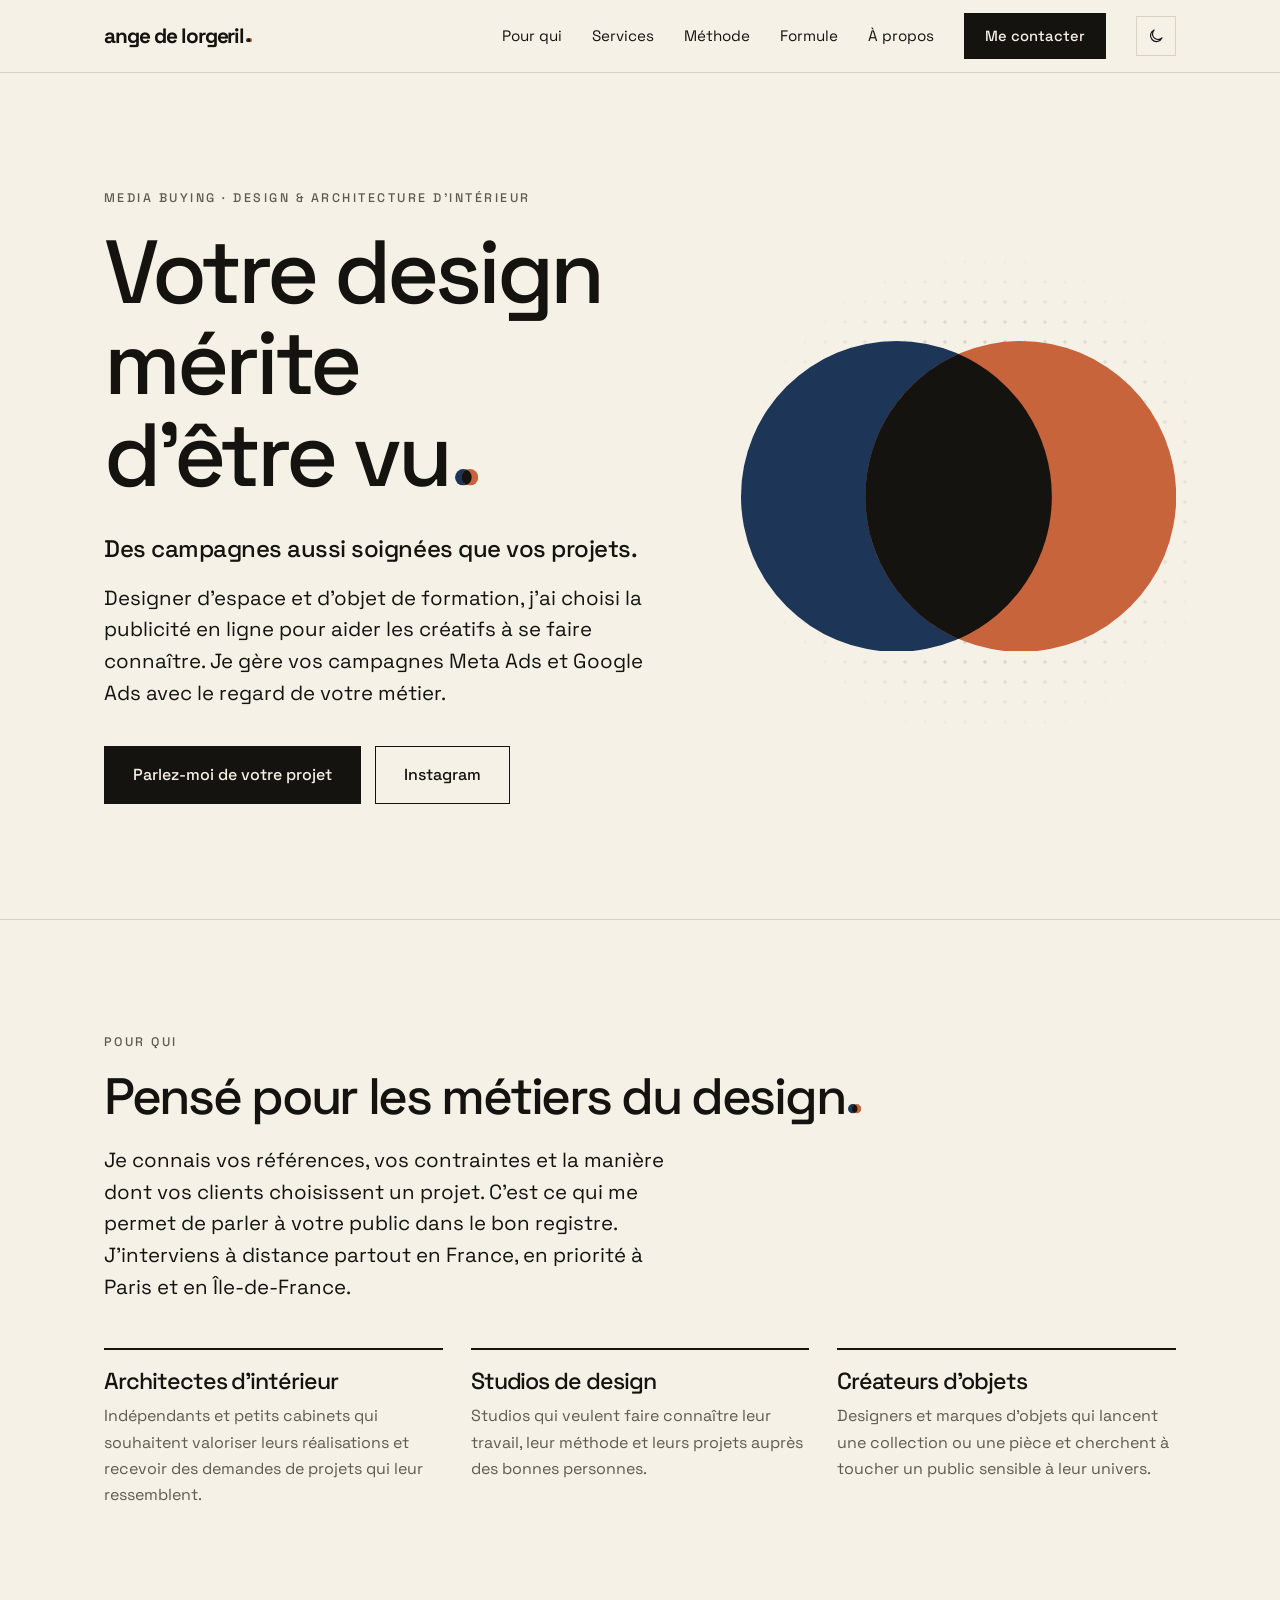
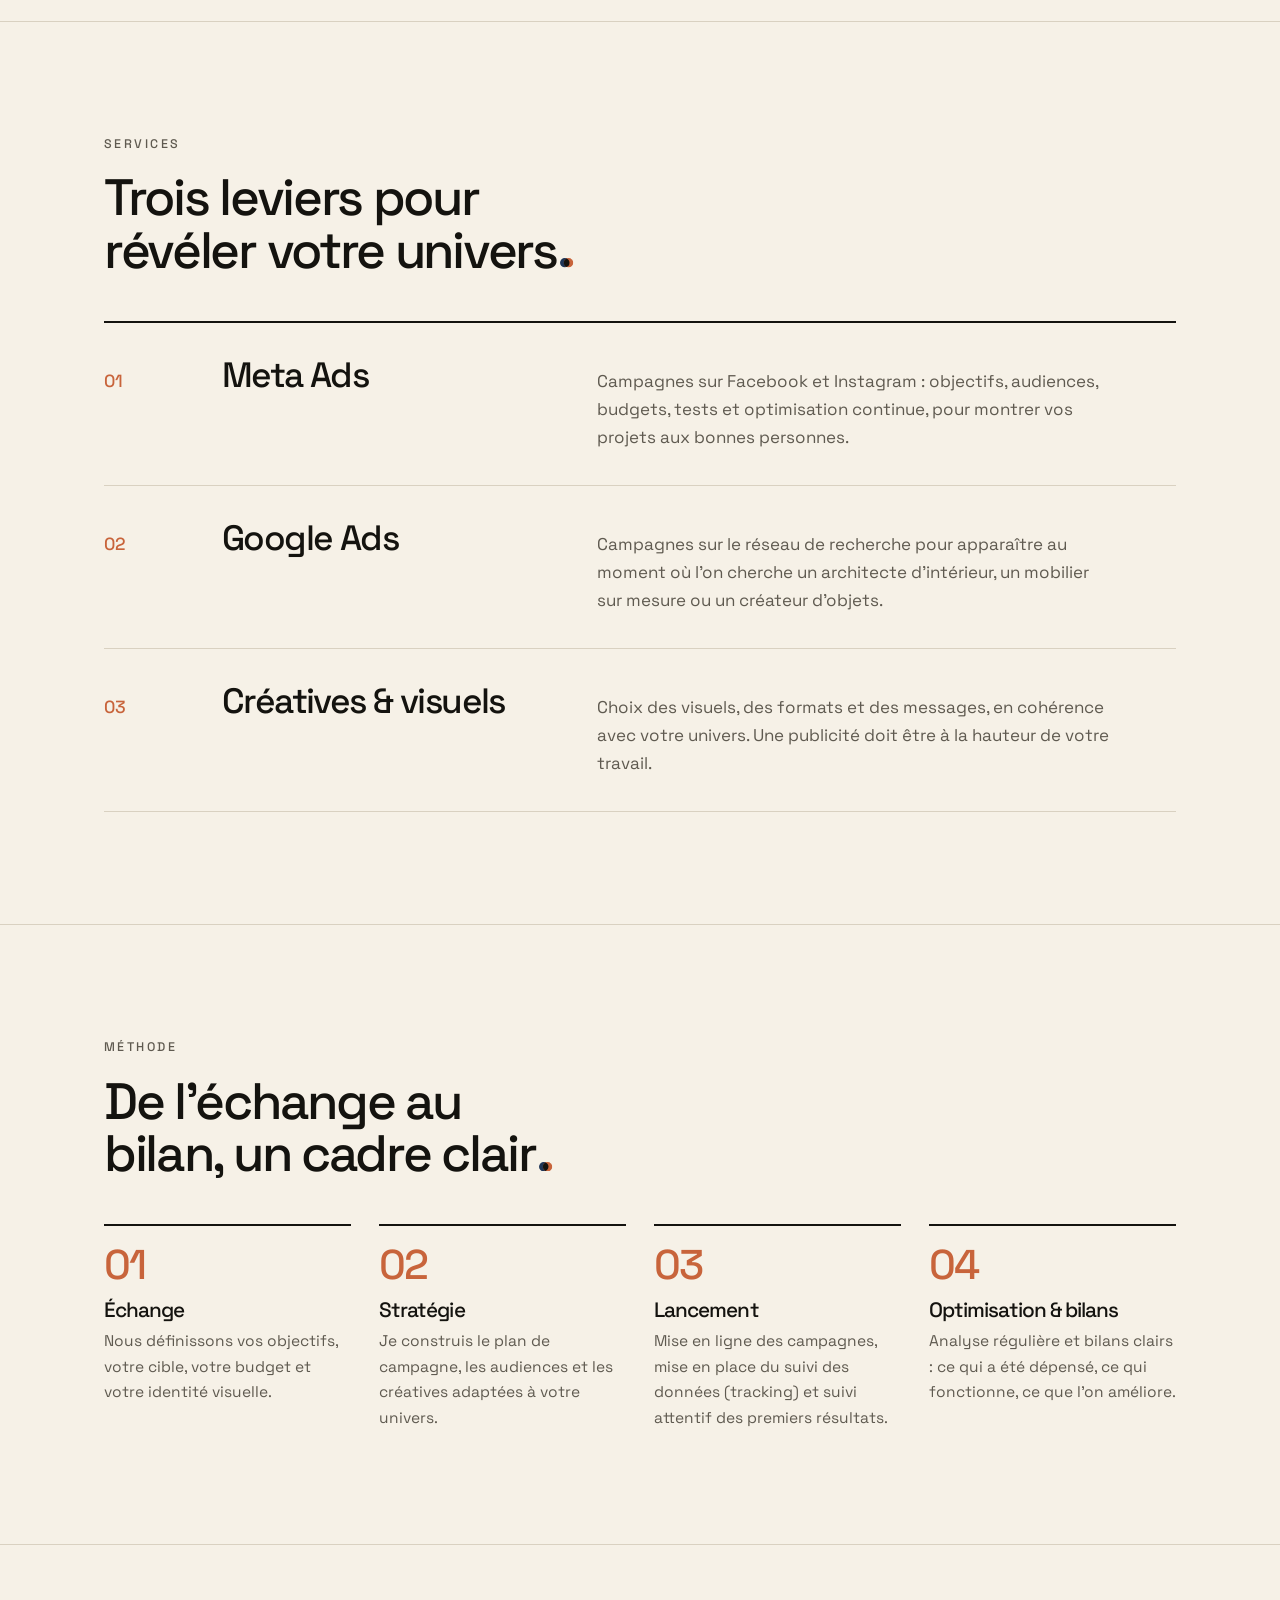
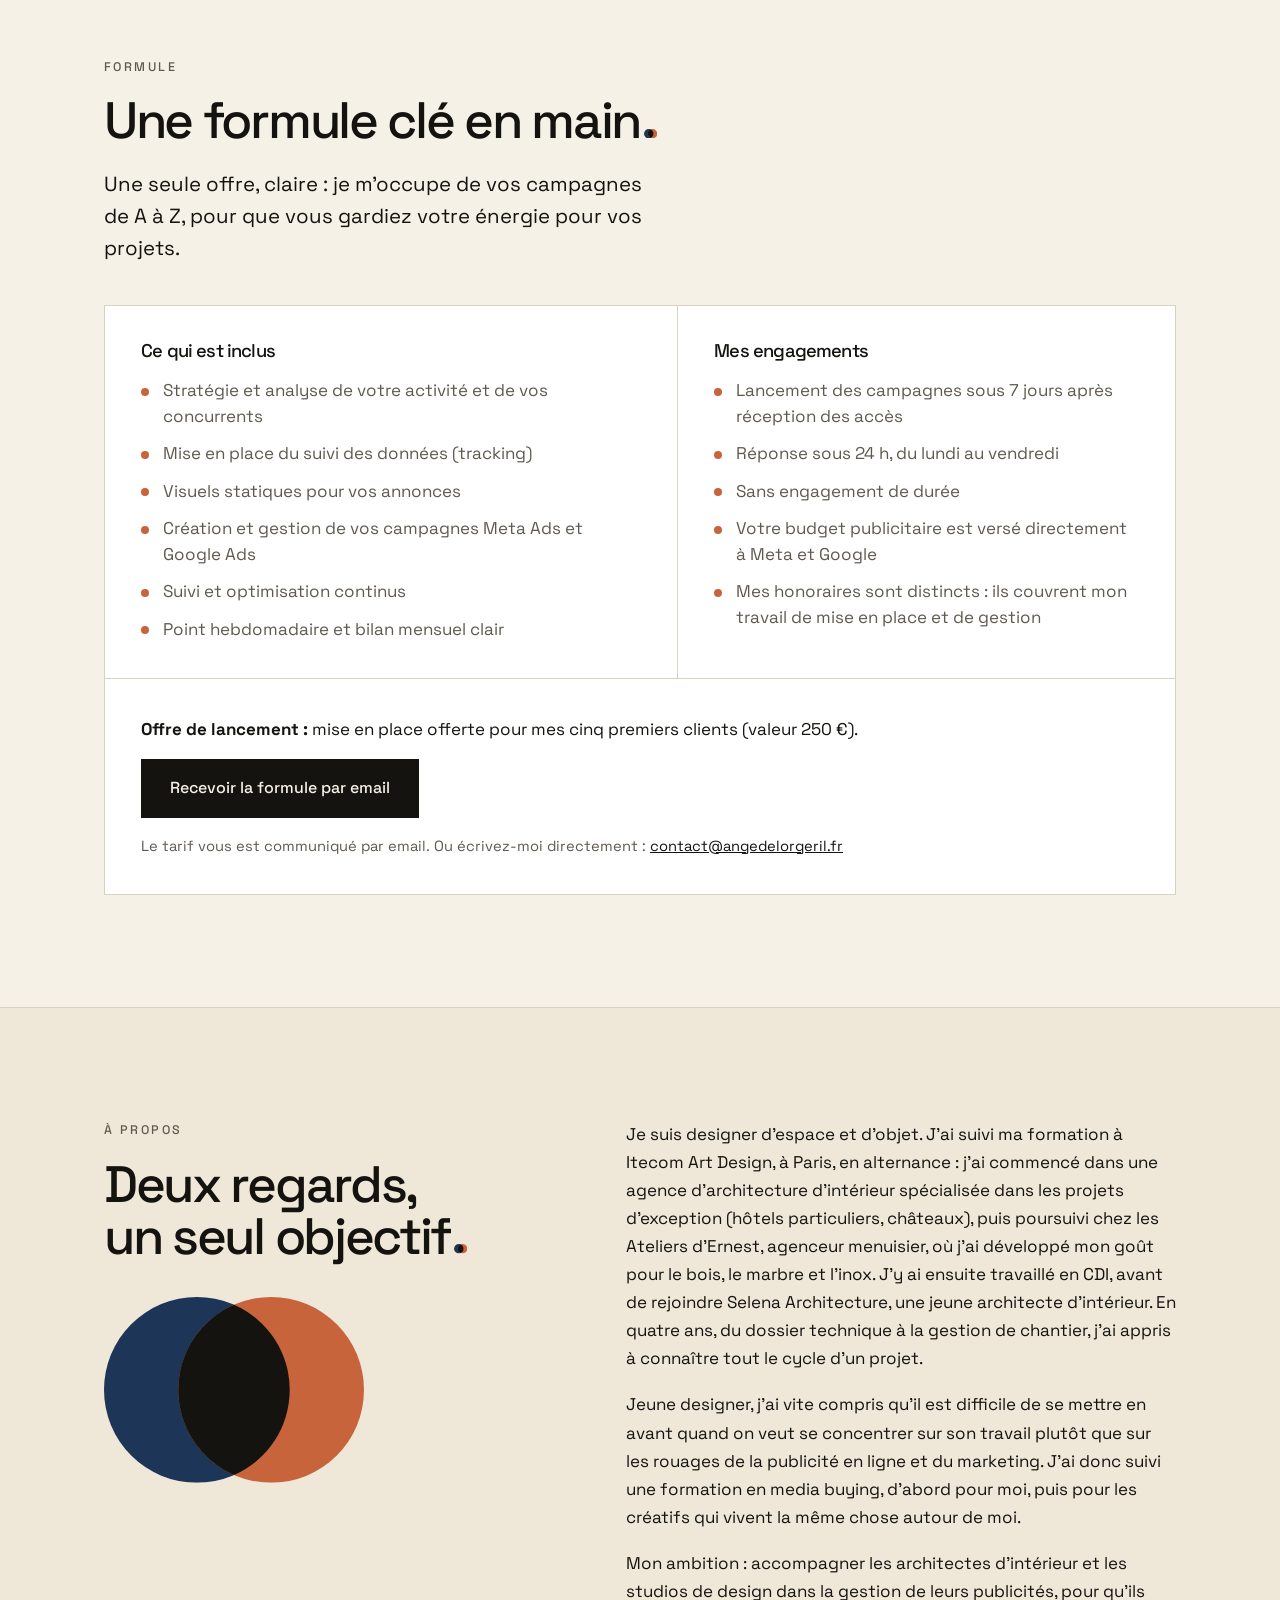
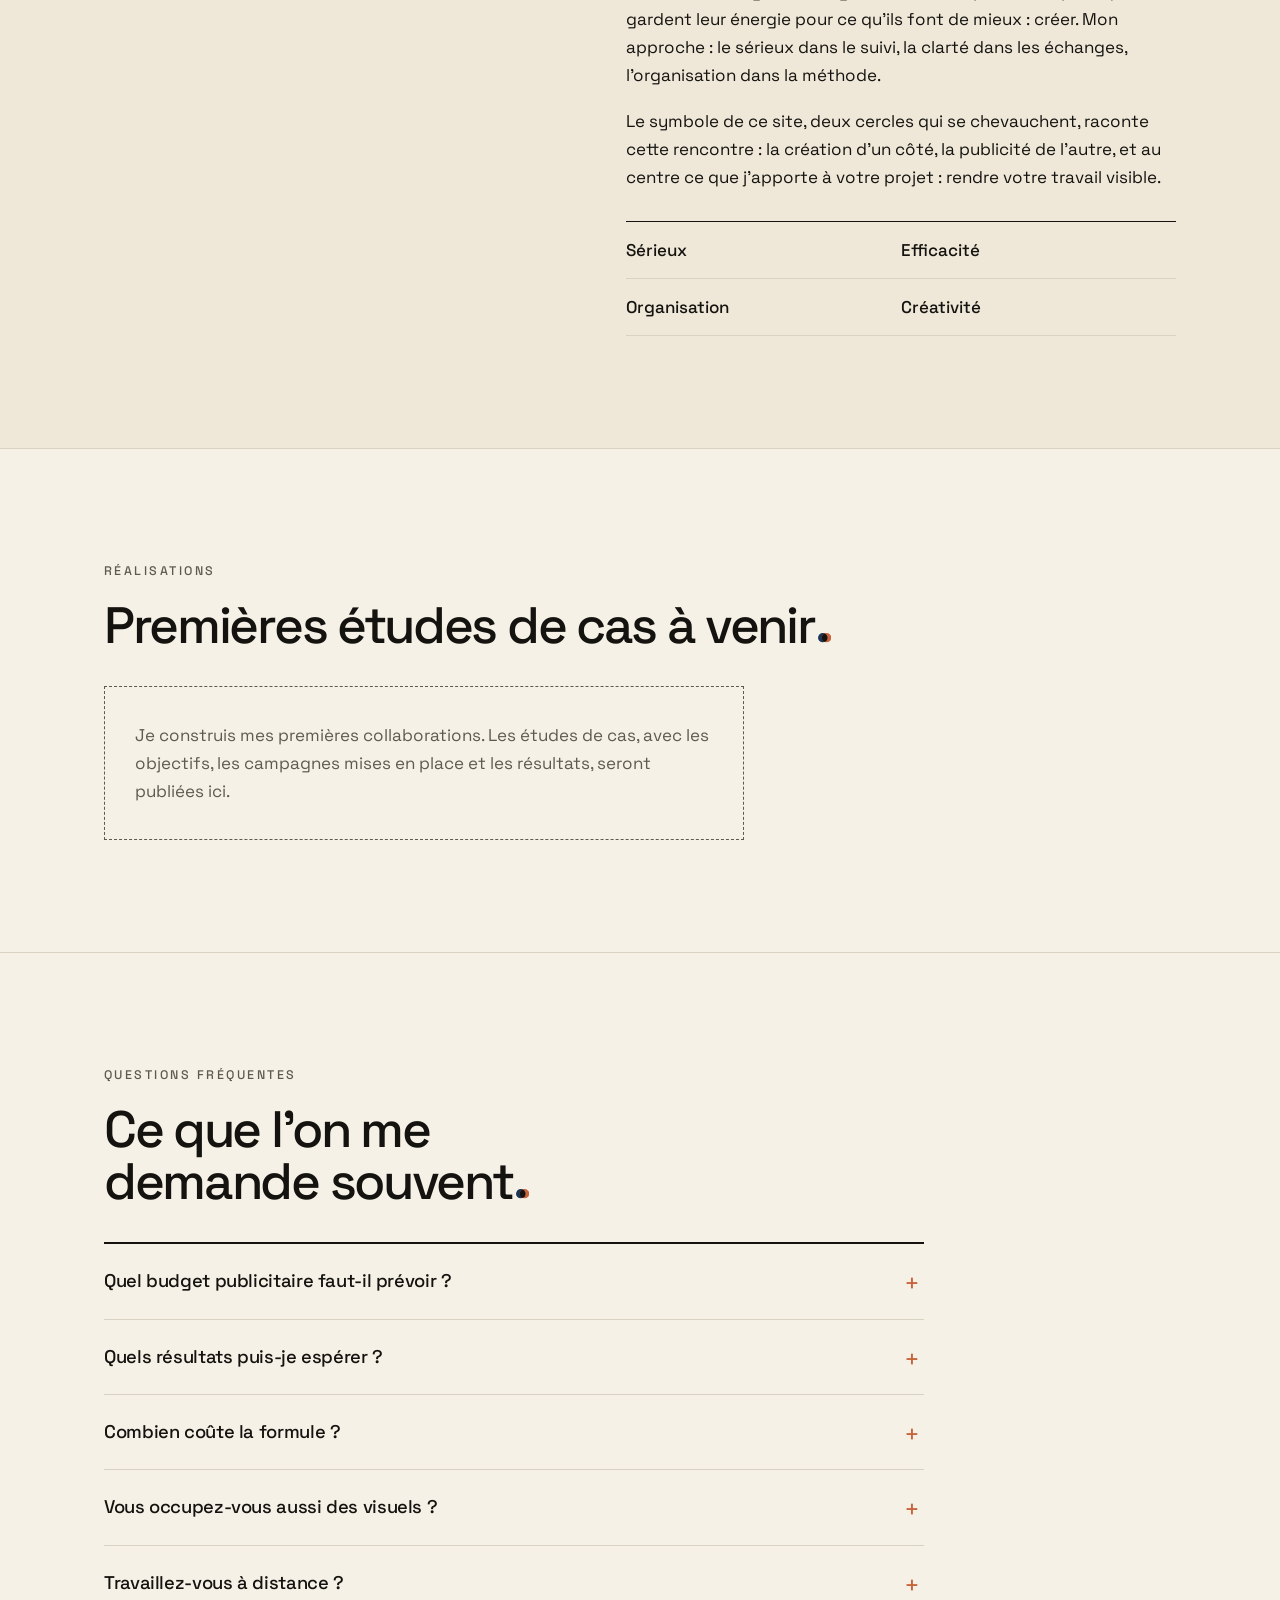
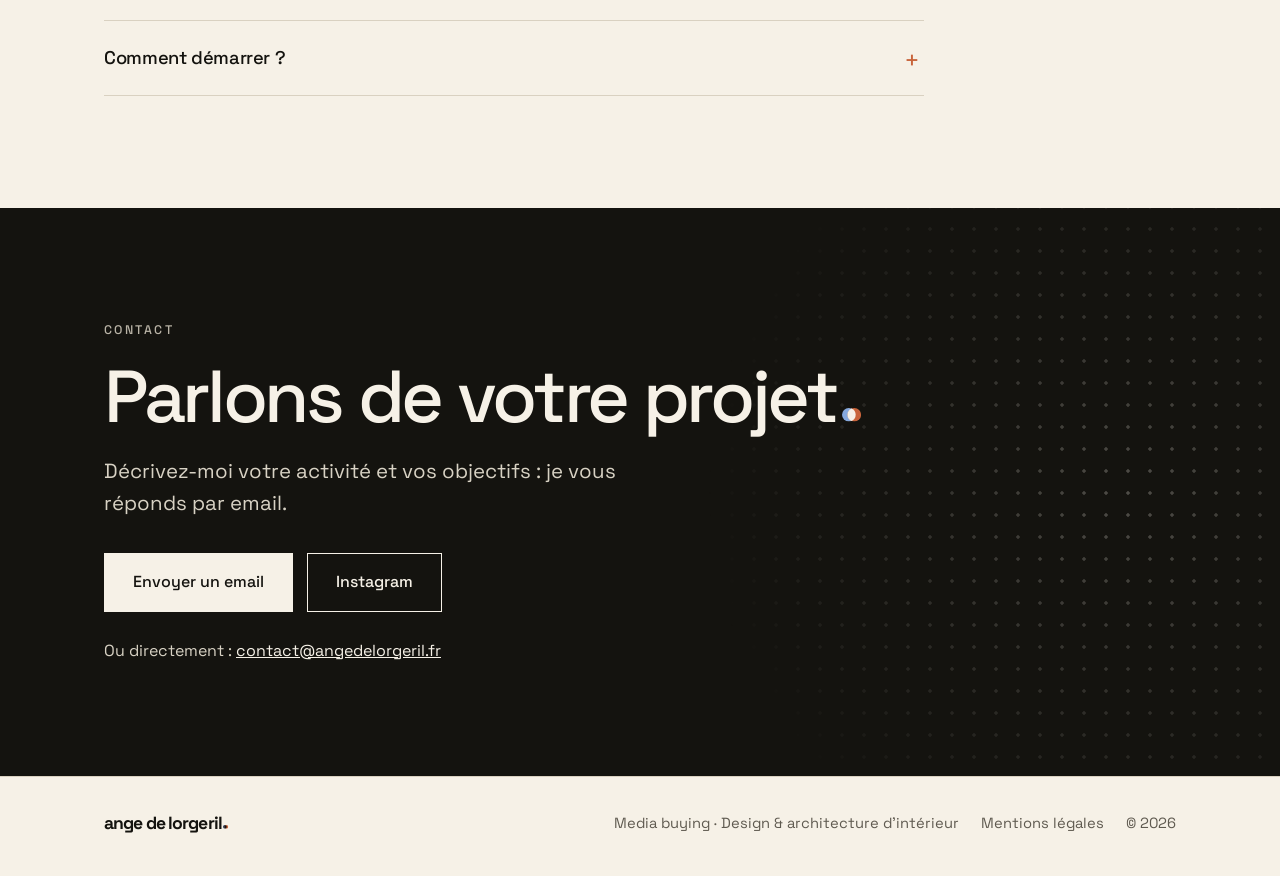
==== index.html @ 45db8a2b "Add files via upload" ====
<!DOCTYPE html>
<html lang="fr">
<head>
<meta charset="UTF-8">
<meta name="viewport" content="width=device-width, initial-scale=1">
<title>ange de lorgeril — media buying pour le design et l'architecture d'intérieur</title>
<meta name="description" content="Media buyer freelance et designer d'espace et d'objet de formation. Campagnes Meta Ads et Google Ads pour architectes d'intérieur, studios de design et créateurs d'objets.">
<meta name="theme-color" content="#f6f1e7">
<meta property="og:type" content="website">
<meta property="og:locale" content="fr_FR">
<meta property="og:title" content="ange de lorgeril — media buying pour le design">
<meta property="og:description" content="Votre design mérite d'être vu. Des campagnes aussi soignées que vos projets.">

<link rel="icon" href="assets/favicon.svg" type="image/svg+xml">
<link rel="icon" href="assets/favicon-32.png" sizes="32x32" type="image/png">
<link rel="icon" href="assets/favicon.ico" sizes="any">
<link rel="apple-touch-icon" href="assets/apple-touch-icon.png">

<!-- Police : voir A-COMPLETER.md pour l'héberger localement (recommandé pour la confidentialité) -->
<link rel="preconnect" href="https://fonts.googleapis.com">
<link rel="preconnect" href="https://fonts.gstatic.com" crossorigin>
<link href="https://fonts.googleapis.com/css2?family=Space+Grotesk:wght@300;400;500;700&display=swap" rel="stylesheet">
<script>
(function(){try{var t=localStorage.getItem('theme');if(t!=='dark'&&t!=='light'){t=window.matchMedia&&matchMedia('(prefers-color-scheme: dark)').matches?'dark':'light'}document.documentElement.setAttribute('data-theme',t);var m=document.querySelector('meta[name=theme-color]');if(m)m.setAttribute('content',t==='dark'?'#14130f':'#f6f1e7')}catch(e){}})();
</script>
<link rel="stylesheet" href="style.css">
<script>document.documentElement.classList.add('js')</script>
</head>
<body>

<!-- Symbole : deux cercles qui se chevauchent (media buyer / designer) -->
<svg width="0" height="0" style="position:absolute" aria-hidden="true" focusable="false">
  <symbol id="mk" viewBox="8 20 84 60">
    <circle cx="38" cy="50" r="30" fill="var(--a)"/>
    <circle cx="62" cy="50" r="30" fill="var(--b)"/>
    <path d="M50,22.505 A30,30 0 0 1 50,77.495 A30,30 0 0 1 50,22.505 Z" fill="var(--lens)"/>
  </symbol>
</svg>

<a class="skip" href="#contenu">Aller au contenu</a>

<header class="top">
  <div class="wrap">
    <a class="wm" href="#haut" aria-label="ange de lorgeril, retour en haut">ange de lorgeril<svg class="g" aria-hidden="true"><use href="#mk"/></svg></a>
    <nav aria-label="Navigation principale">
      <a href="#pour-qui">Pour qui</a>
      <a href="#services">Services</a>
      <a href="#methode">Méthode</a>
      <a href="#formule">Formule</a>
      <a href="#a-propos">À propos</a>
      <!-- À COMPLÉTER : remplacer contact@angedelorgeril.fr par votre email (voir A-COMPLETER.md) -->
      <a class="btn" href="mailto:contact@angedelorgeril.fr?subject=Demande%20de%20campagne&amp;body=Bonjour%2C%0D%0A%0D%0AVoici%20mon%20projet%20%3A%0D%0A-%20Mon%20activit%C3%A9%20%3A%20%0D%0A-%20Mon%20objectif%20%3A%20%0D%0A-%20Budget%20publicitaire%20approximatif%20%3A%20%0D%0A-%20Mon%20site%20ou%20mon%20Instagram%20%3A%20%0D%0A%0D%0AMerci%20!">Me contacter</a>
          <button class="theme" type="button" id="theme-toggle" aria-label="Passer en mode sombre" title="Mode clair / sombre">
        <svg class="moon" viewBox="0 0 24 24" width="18" height="18" fill="none" stroke="currentColor" stroke-width="1.6" stroke-linecap="round" stroke-linejoin="round" aria-hidden="true"><path d="M20 14.5A8 8 0 1 1 9.5 4a6.5 6.5 0 0 0 10.5 10.5z"/></svg>
        <svg class="sun" viewBox="0 0 24 24" width="18" height="18" fill="none" stroke="currentColor" stroke-width="1.6" stroke-linecap="round" aria-hidden="true"><circle cx="12" cy="12" r="4"/><path d="M12 2v2M12 20v2M2 12h2M20 12h2M4.9 4.9l1.4 1.4M17.7 17.7l1.4 1.4M4.9 19.1l1.4-1.4M17.7 6.3l1.4-1.4"/></svg>
      </button>
    </nav>
  </div>
</header>

<main id="contenu">

  <!-- ACCROCHE -->
  <div class="hero" id="haut">
    <div class="wrap">
      <div class="rv">
        <p class="kicker">Media buying · Design &amp; architecture d'intérieur</p>
        <h1>Votre design mérite d'être&nbsp;vu<svg class="g" aria-hidden="true"><use href="#mk"/></svg></h1>
        <p class="sub">Des campagnes aussi soignées que vos projets.</p>
        <p class="lead">Designer d'espace et d'objet de formation, j'ai choisi la publicité en ligne pour aider les créatifs à se faire connaître. Je gère vos campagnes Meta Ads et Google Ads avec le regard de votre métier.</p>
        <div class="btns">
          <a class="btn" href="mailto:contact@angedelorgeril.fr?subject=Demande%20de%20campagne&amp;body=Bonjour%2C%0D%0A%0D%0AVoici%20mon%20projet%20%3A%0D%0A-%20Mon%20activit%C3%A9%20%3A%20%0D%0A-%20Mon%20objectif%20%3A%20%0D%0A-%20Budget%20publicitaire%20approximatif%20%3A%20%0D%0A-%20Mon%20site%20ou%20mon%20Instagram%20%3A%20%0D%0A%0D%0AMerci%20!">Parlez-moi de votre projet</a>
          <!-- À COMPLÉTER : lien de votre compte Instagram, par exemple https://www.instagram.com/votre-compte -->
          <a class="btn ghost" href="https://www.instagram.com/" target="_blank" rel="noopener">Instagram</a>
        </div>
      </div>
      <div class="art rv" aria-hidden="true">
        <svg viewBox="0 0 84 60"><use href="#mk"/></svg>
      </div>
    </div>
  </div>

  <!-- POUR QUI -->
  <section id="pour-qui">
    <div class="wrap">
      <div class="rv">
        <p class="kicker">Pour qui</p>
        <h2>Pensé pour les métiers du design<svg class="g" aria-hidden="true"><use href="#mk"/></svg></h2>
        <p class="lead">Je connais vos références, vos contraintes et la manière dont vos clients choisissent un projet. C'est ce qui me permet de parler à votre public dans le bon registre. J'interviens à distance partout en France, en priorité à Paris et en Île-de-France.</p>
      </div>
      <div class="who">
        <article class="rv">
          <h3>Architectes d'intérieur</h3>
          <p>Indépendants et petits cabinets qui souhaitent valoriser leurs réalisations et recevoir des demandes de projets qui leur ressemblent.</p>
        </article>
        <article class="rv">
          <h3>Studios de design</h3>
          <p>Studios qui veulent faire connaître leur travail, leur méthode et leurs projets auprès des bonnes personnes.</p>
        </article>
        <article class="rv">
          <h3>Créateurs d'objets</h3>
          <p>Designers et marques d'objets qui lancent une collection ou une pièce et cherchent à toucher un public sensible à leur univers.</p>
        </article>
      </div>
    </div>
  </section>

  <!-- SERVICES -->
  <section id="services">
    <div class="wrap">
      <div class="rv">
        <p class="kicker">Services</p>
        <h2>Trois leviers pour révéler votre univers<svg class="g" aria-hidden="true"><use href="#mk"/></svg></h2>
      </div>
      <div class="svc">
        <div class="row rv">
          <span class="n">01</span>
          <h3>Meta Ads</h3>
          <p>Campagnes sur Facebook et Instagram : objectifs, audiences, budgets, tests et optimisation continue, pour montrer vos projets aux bonnes personnes.</p>
        </div>
        <div class="row rv">
          <span class="n">02</span>
          <h3>Google Ads</h3>
          <p>Campagnes sur le réseau de recherche pour apparaître au moment où l'on cherche un architecte d'intérieur, un mobilier sur mesure ou un créateur d'objets.</p>
        </div>
        <div class="row rv">
          <span class="n">03</span>
          <h3>Créatives &amp; visuels</h3>
          <p>Choix des visuels, des formats et des messages, en cohérence avec votre univers. Une publicité doit être à la hauteur de votre travail.</p>
        </div>
      </div>
    </div>
  </section>

  <!-- MÉTHODE -->
  <section id="methode">
    <div class="wrap">
      <div class="rv">
        <p class="kicker">Méthode</p>
        <h2>De l'échange au bilan, un cadre clair<svg class="g" aria-hidden="true"><use href="#mk"/></svg></h2>
      </div>
      <div class="steps">
        <div class="step rv"><span class="n">01</span><h3>Échange</h3><p>Nous définissons vos objectifs, votre cible, votre budget et votre identité visuelle.</p></div>
        <div class="step rv"><span class="n">02</span><h3>Stratégie</h3><p>Je construis le plan de campagne, les audiences et les créatives adaptées à votre univers.</p></div>
        <div class="step rv"><span class="n">03</span><h3>Lancement</h3><p>Mise en ligne des campagnes, mise en place du suivi des données (tracking) et suivi attentif des premiers résultats.</p></div>
        <div class="step rv"><span class="n">04</span><h3>Optimisation &amp; bilans</h3><p>Analyse régulière et bilans clairs : ce qui a été dépensé, ce qui fonctionne, ce que l'on améliore.</p></div>
      </div>
    </div>
  </section>

  <!-- FORMULE -->
  <section id="formule">
    <div class="wrap">
      <div class="rv">
        <p class="kicker">Formule</p>
        <h2>Une formule clé en main<svg class="g" aria-hidden="true"><use href="#mk"/></svg></h2>
        <p class="lead">Une seule offre, claire : je m'occupe de vos campagnes de A à Z, pour que vous gardiez votre énergie pour vos projets.</p>
      </div>
      <div class="offer rv">
        <div>
          <h3>Ce qui est inclus</h3>
          <ul>
            <li>Stratégie et analyse de votre activité et de vos concurrents</li>
            <li>Mise en place du suivi des données (tracking)</li>
            <li>Visuels statiques pour vos annonces</li>
            <li>Création et gestion de vos campagnes Meta Ads et Google Ads</li>
            <li>Suivi et optimisation continus</li>
            <li>Point hebdomadaire et bilan mensuel clair</li>
          </ul>
        </div>
        <div>
          <h3>Mes engagements</h3>
          <ul>
            <li>Lancement des campagnes sous 7 jours après réception des accès</li>
            <li>Réponse sous 24 h, du lundi au vendredi</li>
            <li>Sans engagement de durée</li>
            <li>Votre budget publicitaire est versé directement à Meta et Google</li>
            <li>Mes honoraires sont distincts : ils couvrent mon travail de mise en place et de gestion</li>
          </ul>
        </div>
        <div class="launch">
          <p><strong>Offre de lancement :</strong> mise en place offerte pour mes cinq premiers clients (valeur 250&nbsp;€).</p>
          <div class="btns">
            <a class="btn" href="mailto:contact@angedelorgeril.fr?subject=Recevoir%20la%20formule&amp;body=Bonjour%2C%0D%0A%0D%0AJe%20souhaite%20recevoir%20la%20formule%20et%20son%20tarif.%0D%0A-%20Mon%20activit%C3%A9%20%3A%20%0D%0A-%20Mon%20site%20ou%20mon%20Instagram%20%3A%20%0D%0A%0D%0AMerci%20!">Recevoir la formule par email</a>
          </div>
          <p class="note">Le tarif vous est communiqué par email. Ou écrivez-moi directement : <a href="mailto:contact@angedelorgeril.fr">contact@angedelorgeril.fr</a></p>
        </div>
      </div>
    </div>
  </section>

  <!-- À PROPOS -->
  <section id="a-propos" class="about">
    <div class="wrap">
      <div class="rv">
        <p class="kicker">À propos</p>
        <h2>Deux regards, un seul objectif<svg class="g" aria-hidden="true"><use href="#mk"/></svg></h2>
        <svg class="mark" viewBox="0 0 84 60" aria-hidden="true"><use href="#mk"/></svg>
      </div>
      <div class="rv">
        <p>Je suis designer d'espace et d'objet. J'ai suivi ma formation à Itecom Art Design, à Paris, en alternance : j'ai commencé dans une agence d'architecture d'intérieur spécialisée dans les projets d'exception (hôtels particuliers, châteaux), puis poursuivi chez les Ateliers d'Ernest, agenceur menuisier, où j'ai développé mon goût pour le bois, le marbre et l'inox. J'y ai ensuite travaillé en CDI, avant de rejoindre Selena Architecture, une jeune architecte d'intérieur. En quatre ans, du dossier technique à la gestion de chantier, j'ai appris à connaître tout le cycle d'un projet.</p>
        <p>Jeune designer, j'ai vite compris qu'il est difficile de se mettre en avant quand on veut se concentrer sur son travail plutôt que sur les rouages de la publicité en ligne et du marketing. J'ai donc suivi une formation en media buying, d'abord pour moi, puis pour les créatifs qui vivent la même chose autour de moi.</p>
        <p>Mon ambition : accompagner les architectes d'intérieur et les studios de design dans la gestion de leurs publicités, pour qu'ils gardent leur énergie pour ce qu'ils font de mieux : créer. Mon approche : le sérieux dans le suivi, la clarté dans les échanges, l'organisation dans la méthode.</p>
        <p>Le symbole de ce site, deux cercles qui se chevauchent, raconte cette rencontre : la création d'un côté, la publicité de l'autre, et au centre ce que j'apporte à votre projet : rendre votre travail visible.</p>
        <div class="values">
          <div>Sérieux</div>
          <div>Efficacité</div>
          <div>Organisation</div>
          <div>Créativité</div>
        </div>
      </div>
    </div>
  </section>

  <!-- RÉALISATIONS -->
  <section id="realisations">
    <div class="wrap">
      <div class="rv">
        <p class="kicker">Réalisations</p>
        <h2>Premières études de cas à venir<svg class="g" aria-hidden="true"><use href="#mk"/></svg></h2>
        <div class="soon">
          <p>Je construis mes premières collaborations. Les études de cas, avec les objectifs, les campagnes mises en place et les résultats, seront publiées ici.</p>
        </div>
      </div>
    </div>
  </section>

  <!-- FAQ -->
  <section id="faq">
    <div class="wrap">
      <div class="rv">
        <p class="kicker">Questions fréquentes</p>
        <h2>Ce que l'on me demande souvent<svg class="g" aria-hidden="true"><use href="#mk"/></svg></h2>
        <div class="faq">
          <details>
            <summary>Quel budget publicitaire faut-il prévoir ?</summary>
            <p>Cela dépend de votre objectif et de votre marché. Nous le définissons ensemble lors du premier échange. Le budget publicitaire est versé directement aux plateformes (Meta, Google) : il s'ajoute à mon accompagnement.</p>
          </details>
          <details>
            <summary>Quels résultats puis-je espérer ?</summary>
            <p>Je ne promets pas de chiffres à l'avance : les résultats dépendent de votre offre, de votre marché et de votre budget. Je m'engage sur une méthode claire, un suivi régulier et des bilans transparents.</p>
          </details>
          <details>
            <summary>Combien coûte la formule ?</summary>
            <p>Le tarif est communiqué par email : écrivez-moi ou utilisez le bouton « Recevoir la formule par email », et je vous envoie le détail avec le prix.</p>
          </details>
          <details>
            <summary>Vous occupez-vous aussi des visuels ?</summary>
            <p>Oui. Je peux concevoir ou diriger les visuels de vos annonces, en cohérence avec votre identité, car mon parcours de designer fait partie de ma façon de travailler.</p>
          </details>
          <details>
            <summary>Travaillez-vous à distance ?</summary>
            <p>Oui, partout en France, en priorité à Paris et en Île-de-France. Le media buying se fait entièrement en ligne, et nos échanges peuvent se faire par email ou en visioconférence.</p>
          </details>
          <details>
            <summary>Comment démarrer ?</summary>
            <p>Écrivez-moi en décrivant votre activité et vos objectifs. Je reviens vers vous pour un premier échange afin de cerner votre projet.</p>
          </details>
        </div>
      </div>
    </div>
  </section>

  <!-- CONTACT -->
  <section id="contact" class="dark contact">
    <div class="wrap">
      <div class="rv">
        <p class="kicker" style="color:#b9b3a6">Contact</p>
        <h2>Parlons de votre projet<svg class="g" aria-hidden="true"><use href="#mk"/></svg></h2>
        <p class="lead">Décrivez-moi votre activité et vos objectifs : je vous réponds par email.</p>
        <div class="btns">
          <a class="btn" href="mailto:contact@angedelorgeril.fr?subject=Demande%20de%20campagne&amp;body=Bonjour%2C%0D%0A%0D%0AVoici%20mon%20projet%20%3A%0D%0A-%20Mon%20activit%C3%A9%20%3A%20%0D%0A-%20Mon%20objectif%20%3A%20%0D%0A-%20Budget%20publicitaire%20approximatif%20%3A%20%0D%0A-%20Mon%20site%20ou%20mon%20Instagram%20%3A%20%0D%0A%0D%0AMerci%20!">Envoyer un email</a>
          <a class="btn ghost" href="https://www.instagram.com/" target="_blank" rel="noopener">Instagram</a>
        </div>
        <p class="mail">Ou directement : <a href="mailto:contact@angedelorgeril.fr">contact@angedelorgeril.fr</a></p>
      </div>
    </div>
  </section>

</main>

<footer class="bottom">
  <div class="wrap">
    <a class="wm" href="#haut">ange de lorgeril<svg class="g" aria-hidden="true"><use href="#mk"/></svg></a>
    <ul>
      <li>Media buying · Design &amp; architecture d'intérieur</li>
      <li><a href="mentions-legales.html">Mentions légales</a></li>
      <li>© <span id="annee">2026</span></li>
    </ul>
  </div>
</footer>

<script>
  document.getElementById('annee').textContent = new Date().getFullYear();

  // Interrupteur clair / sombre
  (function () {
    var b = document.getElementById('theme-toggle');
    if (!b) return;
    var root = document.documentElement;
    function sync() {
      var dark = root.getAttribute('data-theme') === 'dark';
      b.setAttribute('aria-label', dark ? 'Passer en mode clair' : 'Passer en mode sombre');
      var m = document.querySelector('meta[name=theme-color]');
      if (m) m.setAttribute('content', dark ? '#14130f' : '#f6f1e7');
    }
    sync();
    b.addEventListener('click', function () {
      var next = root.getAttribute('data-theme') === 'dark' ? 'light' : 'dark';
      root.setAttribute('data-theme', next);
      try { localStorage.setItem('theme', next); } catch (e) {}
      sync();
    });
  })();


  // Apparition douce au défilement
  (function () {
    var els = document.querySelectorAll('.rv');
    if (!('IntersectionObserver' in window)) { els.forEach(function (e) { e.classList.add('in'); }); return; }
    var io = new IntersectionObserver(function (entries) {
      entries.forEach(function (en) {
        if (en.isIntersecting) { en.target.classList.add('in'); io.unobserve(en.target); }
      });
    }, { threshold: 0.12 });
    els.forEach(function (e) { io.observe(e); });
  })();
</script>
</body>
</html>
---- style.css ----
/* ange de lorgeril — media buying
   Charte : crème / noir encre, bleu encre + terracotta en touches, Space Grotesk */

:root{
  --ink:#14130f;
  --paper:#f6f1e7;
  --white:#ffffff;
  --a:#1d3557;          /* bleu encre : casquette media buyer */
  --b:#c8643b;          /* terracotta : casquette designer */
  --lens:#14130f;       /* zone commune des deux cercles */
  --stone:#5f5a50;      /* texte secondaire (contraste suffisant sur crème) */
  --line:#d9d1c1;
  --max:1120px;
}
.dark{--a:#86a9de;--lens:#f6f1e7}

*{box-sizing:border-box;margin:0;padding:0}
html{scroll-behavior:smooth;-webkit-text-size-adjust:100%}
body{
  font-family:'Space Grotesk',system-ui,-apple-system,'Segoe UI',sans-serif;
  background:var(--paper);color:var(--ink);
  font-size:1.0625rem;line-height:1.65;font-weight:400;
  -webkit-font-smoothing:antialiased;
}
a{color:inherit}
img,svg{display:block;max-width:100%}
.wrap{max-width:var(--max);margin:0 auto;padding:0 24px}

:focus-visible{outline:2px solid var(--b);outline-offset:3px}
.skip{position:absolute;left:-999px;top:8px;background:var(--ink);color:var(--paper);padding:10px 16px;z-index:100}
.skip:focus{left:8px}

/* ---------- Titres & signature (le point focal) ---------- */
h1,h2,h3{font-weight:500;letter-spacing:-.045em;line-height:1.02}
.g{display:inline-block;vertical-align:baseline;width:.26em;height:.185em;margin-left:.07em}
.wm{font-weight:700;letter-spacing:-.05em;line-height:1;text-transform:lowercase;white-space:nowrap;text-decoration:none}
.wm .g{width:.3em;height:.21em;margin-left:.08em}
.kicker{font-size:.78rem;text-transform:uppercase;letter-spacing:.2em;font-weight:500;color:var(--stone);margin-bottom:18px}
h1,h2{text-wrap:balance}
h2{font-size:clamp(2rem,4.4vw,3.2rem);margin-bottom:22px;max-width:760px}
.lead{font-size:clamp(1.1rem,1.6vw,1.3rem);line-height:1.55;max-width:560px}

/* ---------- Boutons ---------- */
.btn{
  display:inline-flex;align-items:center;gap:10px;
  padding:15px 28px;border:1.5px solid var(--ink);
  background:var(--ink);color:var(--paper);
  font:inherit;font-weight:500;font-size:1rem;text-decoration:none;
  transition:background .2s,color .2s,border-color .2s;
}
.btn:hover{background:var(--a);border-color:var(--a)}
.btn.ghost{background:transparent;color:var(--ink)}
.btn.ghost:hover{background:var(--ink);color:var(--paper);border-color:var(--ink)}
.dark .btn{background:var(--paper);color:var(--ink);border-color:var(--paper)}
.dark .btn:hover{background:var(--white);border-color:var(--white)}
.dark .btn.ghost{background:transparent;color:var(--paper)}
.dark .btn.ghost:hover{background:var(--paper);color:var(--ink)}
.btns{display:flex;gap:14px;flex-wrap:wrap}

/* ---------- En-tête ---------- */
header.top{position:sticky;top:0;z-index:50;background:rgba(246,241,231,.94);backdrop-filter:blur(8px);border-bottom:1px solid var(--line)}
header.top .wrap{display:flex;align-items:center;justify-content:space-between;height:72px;gap:20px}
header.top .wm{font-size:1.3rem}
header.top nav{display:flex;align-items:center;gap:30px;font-size:.95rem}
header.top nav a{text-decoration:none}
header.top nav a:not(.btn):hover{text-decoration:underline;text-underline-offset:6px;text-decoration-thickness:1.5px}
header.top .btn{padding:10px 20px;font-size:.92rem}

/* ---------- Accroche ---------- */
.hero{position:relative;overflow:hidden;padding:clamp(56px,9vw,120px) 0 clamp(64px,9vw,120px)}
.hero .wrap{display:grid;grid-template-columns:1.15fr .85fr;gap:48px;align-items:center;position:relative}
.hero h1{font-size:clamp(2.7rem,7.2vw,5.6rem);margin-bottom:28px}
.hero .lead{margin-bottom:36px}
.hero .sub{font-weight:500;font-size:clamp(1.15rem,2vw,1.5rem);letter-spacing:-.02em;margin-bottom:14px;max-width:560px}
.art{position:relative;aspect-ratio:1;display:flex;align-items:center;justify-content:center}
.art::before{
  content:"";position:absolute;inset:-6%;
  background-image:radial-gradient(circle,rgba(20,19,15,.34) 1.5px,transparent 1.8px);
  background-size:20px 20px;
  -webkit-mask-image:radial-gradient(circle at 55% 50%,#000 0,transparent 68%);
          mask-image:radial-gradient(circle at 55% 50%,#000 0,transparent 68%);
}
.art svg{position:relative;width:100%;height:auto}

/* ---------- Sections ---------- */
section{padding:clamp(64px,9vw,112px) 0;border-top:1px solid var(--line)}
section.dark{background:var(--ink);color:var(--paper);border-top:none}

/* Pour qui */
.who{display:grid;grid-template-columns:repeat(3,1fr);gap:28px;margin-top:44px}
.who article{border-top:2px solid var(--ink);padding-top:20px}
.who h3{font-size:1.45rem;margin-bottom:10px}
.who p{color:var(--stone);font-size:1rem}

/* Services */
.svc{margin-top:44px;border-top:2px solid var(--ink)}
.row{display:grid;grid-template-columns:90px .9fr 1.5fr;gap:28px;padding:34px 0;border-bottom:1px solid var(--line);align-items:baseline;transition:background .2s}
.row .n{font-size:1.1rem;font-weight:500;color:var(--b)}
.row h3{font-size:clamp(1.6rem,2.8vw,2.2rem)}
.row p{color:var(--stone);max-width:520px}

/* Méthode */
.steps{display:grid;grid-template-columns:repeat(4,1fr);gap:28px;margin-top:44px}
.step{border-top:2px solid var(--ink);padding-top:18px}
.step .n{display:block;font-size:2.6rem;font-weight:500;letter-spacing:-.05em;color:var(--b);line-height:1;margin-bottom:14px}
.step h3{font-size:1.3rem;margin-bottom:8px}
.step p{font-size:.97rem;color:var(--stone)}

/* À propos */
.about{background:#efe8d9}
.about .wrap{display:grid;grid-template-columns:.9fr 1.1fr;gap:72px;align-items:start}
.about .mark{width:min(260px,70%);margin-top:34px}
.about p{margin-bottom:18px;max-width:560px}
.values{display:grid;grid-template-columns:1fr 1fr;border-top:1px solid var(--ink);margin-top:30px}
.values div{padding:14px 0;border-bottom:1px solid var(--line);font-weight:500}
.values div:nth-child(odd){padding-right:16px}

/* Réalisations */
.soon{margin-top:34px;border:1.5px dashed var(--stone);padding:34px 30px;max-width:640px}
.soon p{color:var(--stone)}

/* FAQ */
.faq{margin-top:34px;max-width:820px;border-top:2px solid var(--ink)}
.faq details{border-bottom:1px solid var(--line)}
.faq summary{list-style:none;cursor:pointer;padding:22px 40px 22px 0;font-weight:500;font-size:1.15rem;letter-spacing:-.02em;position:relative}
.faq summary::-webkit-details-marker{display:none}
.faq summary::after{content:"+";position:absolute;right:4px;top:18px;font-size:1.6rem;font-weight:400;color:var(--b);transition:transform .2s}
.faq details[open] summary::after{transform:rotate(45deg)}
.faq details p{padding:0 40px 24px 0;color:var(--stone);max-width:680px}

/* Contact */
.contact{position:relative;overflow:hidden}
.contact::before{
  content:"";position:absolute;right:-6%;top:-10%;width:60%;height:120%;
  background-image:radial-gradient(circle,rgba(246,241,231,.26) 1.5px,transparent 1.8px);
  background-size:22px 22px;
  -webkit-mask-image:radial-gradient(circle at 70% 50%,#000 0,transparent 66%);
          mask-image:radial-gradient(circle at 70% 50%,#000 0,transparent 66%);
}
.contact .wrap{position:relative}
.contact h2{font-size:clamp(2.4rem,6vw,4.6rem);max-width:820px}
.contact .lead{margin-bottom:34px;color:#d8d2c4}
.contact .mail{margin-top:26px;font-size:1rem;color:#d8d2c4}
.contact .mail a{color:var(--paper)}

/* Pied de page */
footer.bottom{padding:34px 0 40px;font-size:.92rem;color:var(--stone);border-top:1px solid var(--line)}
footer.bottom .wrap{display:flex;justify-content:space-between;align-items:center;gap:18px;flex-wrap:wrap}
footer.bottom .wm{font-size:1.1rem;color:var(--ink)}
footer.bottom ul{display:flex;gap:22px;list-style:none;flex-wrap:wrap}
footer.bottom a{text-decoration:none}
footer.bottom a:hover{text-decoration:underline;text-underline-offset:4px}
.dark.contact + footer.bottom{border-top:none}

/* Apparition douce (uniquement si JavaScript actif) */
.js .rv{opacity:0;transform:translateY(16px);transition:opacity .7s ease,transform .7s ease}
.js .rv.in{opacity:1;transform:none}
@media (prefers-reduced-motion:reduce){
  html{scroll-behavior:auto}
  .js .rv{opacity:1;transform:none;transition:none}
}

/* ---------- Page mentions légales ---------- */
.legal{padding:clamp(48px,7vw,96px) 0}
.legal .wrap{max-width:760px}
.legal h1{font-size:clamp(2.2rem,5vw,3.4rem);margin-bottom:34px}
.legal h2{font-size:1.4rem;margin:38px 0 10px;letter-spacing:-.03em}
.legal p,.legal li{color:#2b2924;margin-bottom:10px}
.legal ul{margin:0 0 10px 20px}
.legal a{text-underline-offset:3px}
.todo{background:#f9d9c4;color:#7a2f10;padding:1px 6px;border-radius:2px;font-weight:500}

/* ---------- Mobile ---------- */
@media (max-width:900px){
  header.top nav a:not(.btn){display:none}
  .hero .wrap{grid-template-columns:1fr;gap:20px}
  .art{max-width:420px;order:-1;margin:0 auto 6px}
  .who,.steps{grid-template-columns:1fr 1fr}
  .row{grid-template-columns:56px 1fr;gap:6px 16px}
  .row p{grid-column:2}
  .about .wrap{grid-template-columns:1fr;gap:20px}
  .about .mark{display:none}
}
@media (max-width:600px){
  .contact::before{opacity:.45}
  .wrap{padding:0 20px}
  .who,.steps{grid-template-columns:1fr}
  .btn{width:100%;justify-content:center}
  header.top .btn{width:auto}
  .values{grid-template-columns:1fr}
  .values div:nth-child(odd){padding-right:0}
  footer.bottom .wrap{flex-direction:column;align-items:flex-start}
}

/* =====================================================
   VERSION SOMBRE — activée par <html data-theme="dark">
   Fond noir encre, texte crème, bleu clair + terracotta,
   zone commune des cercles en crème (comme le logo sur fond sombre)
   ===================================================== */
html[data-theme="dark"]{
  --ink:#f6f1e7;        /* texte (crème) */
  --paper:#14130f;      /* fond (noir encre) */
  --white:#1c1b17;
  --a:#86a9de;          /* bleu encre éclairci pour le fond sombre */
  --lens:#f6f1e7;
  --stone:#b2ac9f;
  --line:#34322c;
  color-scheme:dark;
}
html[data-theme="dark"] header.top{background:rgba(20,19,15,.92)}
html[data-theme="dark"] .art::before{background-image:radial-gradient(circle,rgba(246,241,231,.30) 1.5px,transparent 1.8px)}
html[data-theme="dark"] .about{background:#1b1a16}
html[data-theme="dark"] .btn:hover{color:#14130f}
html[data-theme="dark"] .btn.ghost:hover{color:#14130f}
/* Bloc contact : légèrement relevé, boutons identiques au reste du site */
html[data-theme="dark"] section.dark{background:#1b1a16;color:var(--ink);border-top:1px solid var(--line)}
html[data-theme="dark"] .dark .btn{background:var(--ink);color:#14130f;border-color:var(--ink)}
html[data-theme="dark"] .dark .btn:hover{background:var(--a);border-color:var(--a);color:#14130f}
html[data-theme="dark"] .dark .btn.ghost{background:transparent;color:var(--ink)}
html[data-theme="dark"] .dark .btn.ghost:hover{background:var(--ink);color:#14130f;border-color:var(--ink)}
html[data-theme="dark"] .contact .mail a{color:var(--ink)}
html[data-theme="dark"] .legal p,
html[data-theme="dark"] .legal li{color:#ddd7ca}
html[data-theme="dark"] footer.bottom{border-top:1px solid var(--line)}

/* Interrupteur clair / sombre */
.theme{width:40px;height:40px;padding:0;display:inline-flex;align-items:center;justify-content:center;background:transparent;color:var(--ink);border:1px solid var(--line);cursor:pointer;flex:none;transition:border-color .2s,background .2s}
.theme:hover{border-color:var(--ink)}
.theme:focus-visible{outline:2px solid var(--b);outline-offset:3px}
.theme .sun{display:none}
html[data-theme="dark"] .theme .moon{display:none}
html[data-theme="dark"] .theme .sun{display:block}
body{transition:background-color .25s,color .25s}
@media (prefers-reduced-motion:reduce){body{transition:none}}
header.top .btn{white-space:nowrap}
@media (max-width:600px){
  header.top .wrap{gap:12px}
  header.top nav{gap:10px}
  header.top .btn{padding:10px 14px;font-size:.88rem}
  .theme{width:38px;height:38px}
}

/* Formule */
.offer{display:grid;grid-template-columns:1.15fr 1fr;border:1px solid var(--line);background:var(--white);margin-top:40px}
.offer>div{padding:36px}
.offer>div+div{border-left:1px solid var(--line)}
.offer h3{font-size:1.15rem;font-weight:500;margin:0 0 18px}
.offer ul{list-style:none;margin:0;padding:0;display:grid;gap:12px}
.offer li{position:relative;padding-left:22px;color:var(--stone);line-height:1.5}
.offer li::before{content:"";position:absolute;left:0;top:.55em;width:8px;height:8px;border-radius:50%;background:var(--b)}
.offer .launch{grid-column:1/-1;border-left:0;border-top:1px solid var(--line);display:flex;flex-direction:column;align-items:flex-start;gap:16px}
.offer .launch p{margin:0}
.offer .launch .note{font-size:.92rem;color:var(--stone)}
.offer .launch .note a{color:var(--ink)}
@media (max-width:900px){
  .offer{grid-template-columns:1fr}
  .offer>div+div{border-left:0;border-top:1px solid var(--line)}
  .offer>div{padding:28px 22px}
}
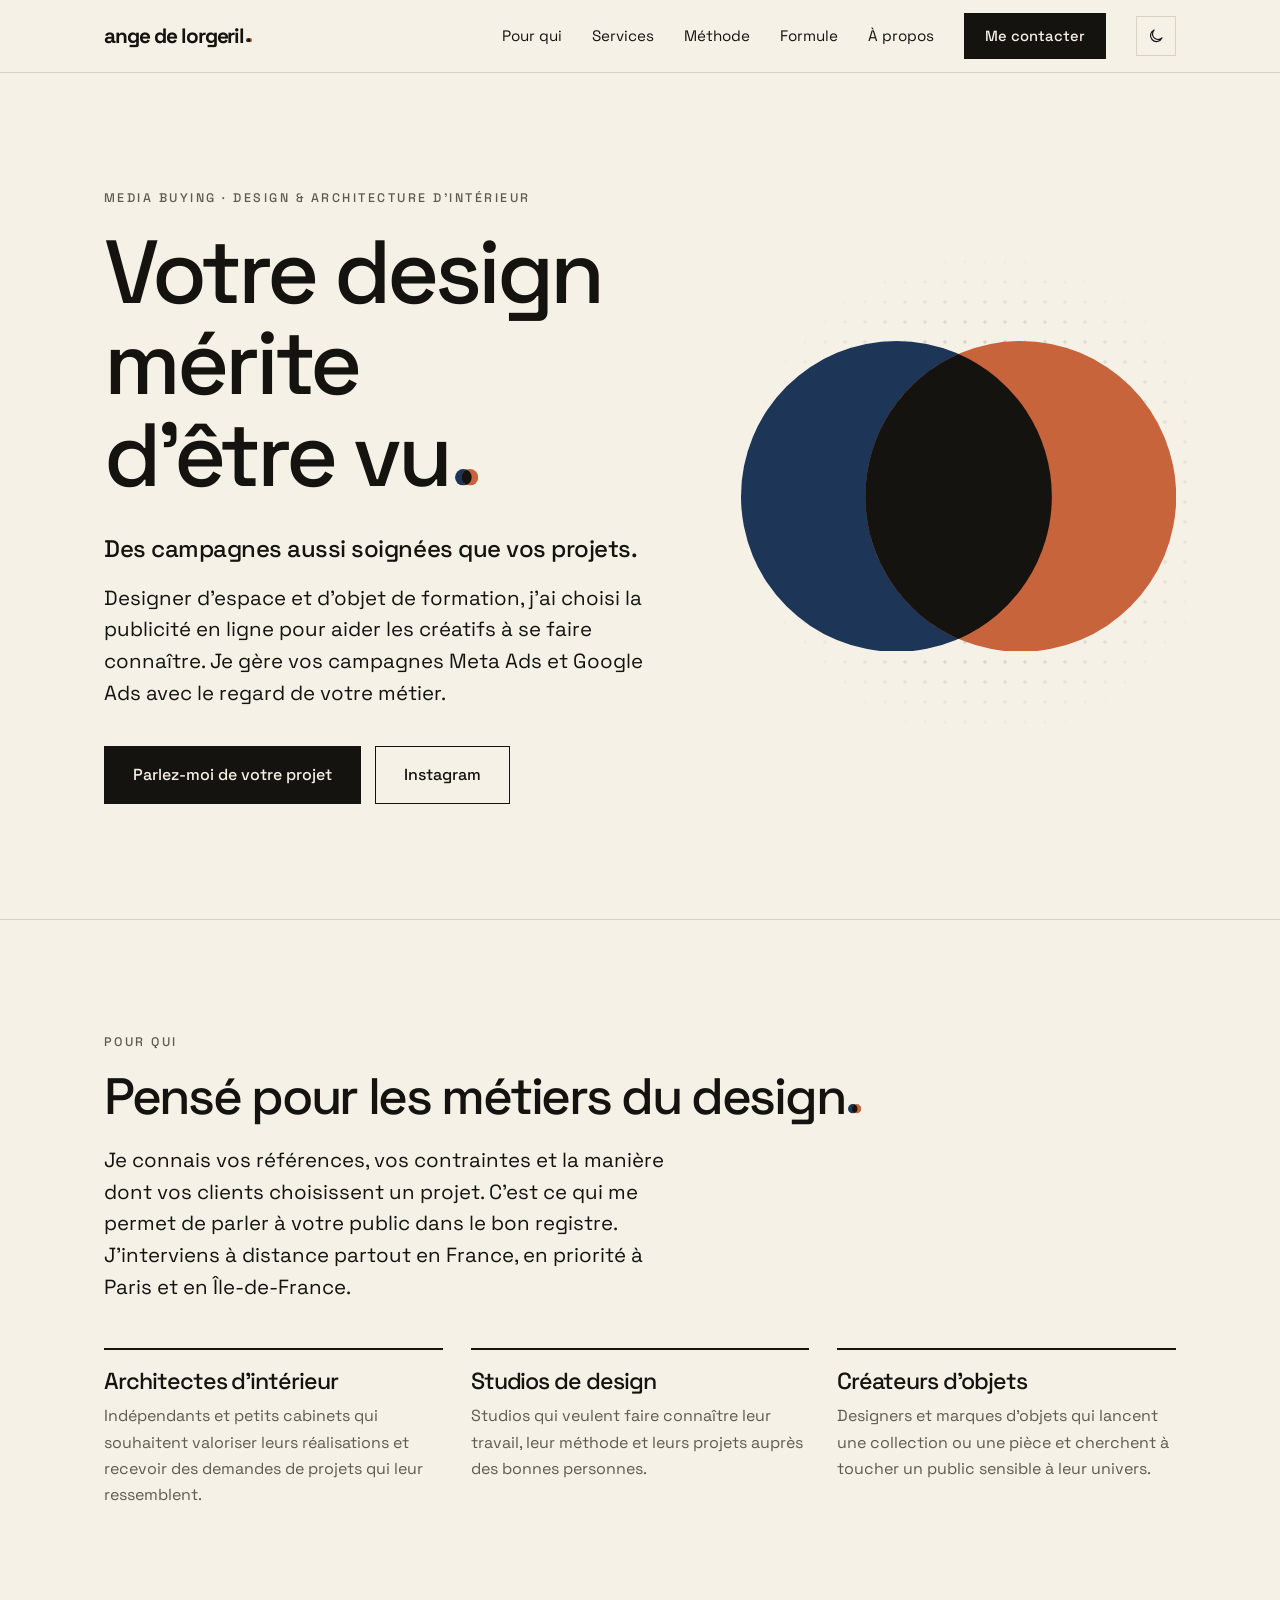
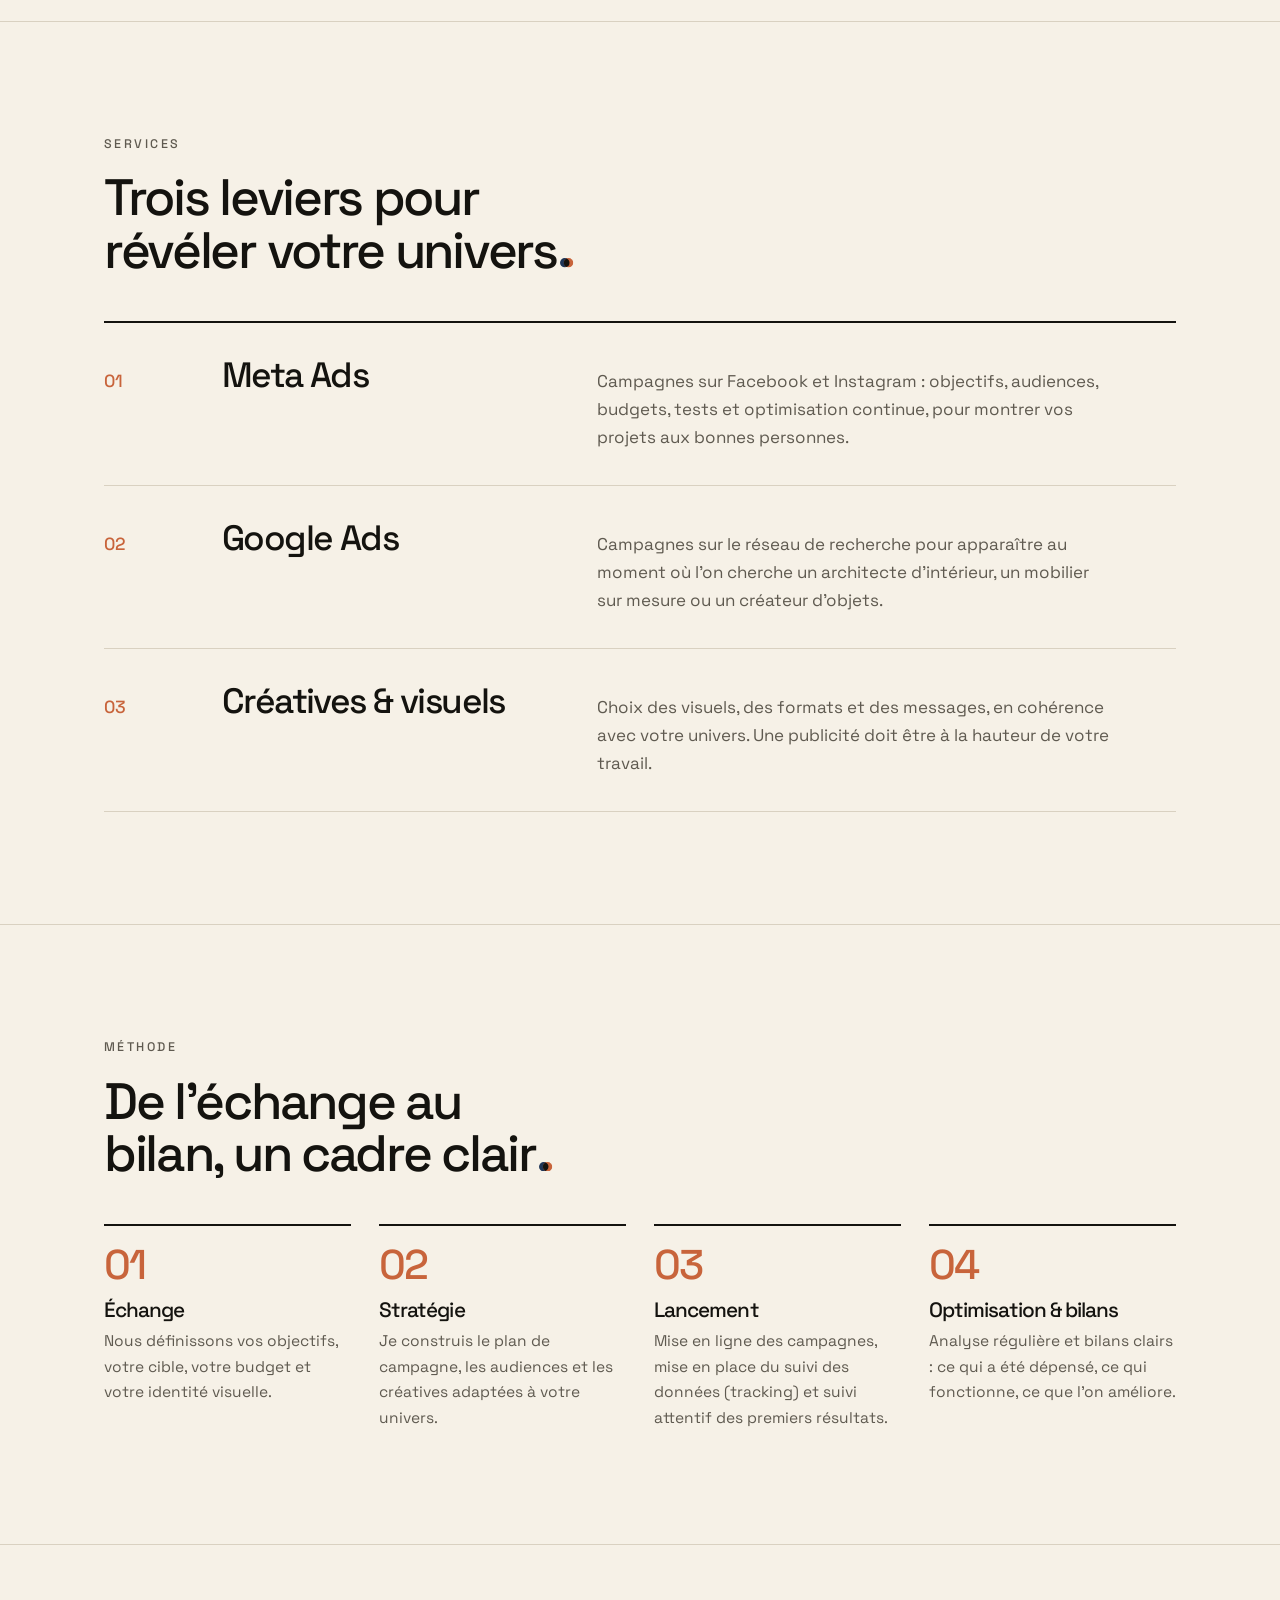
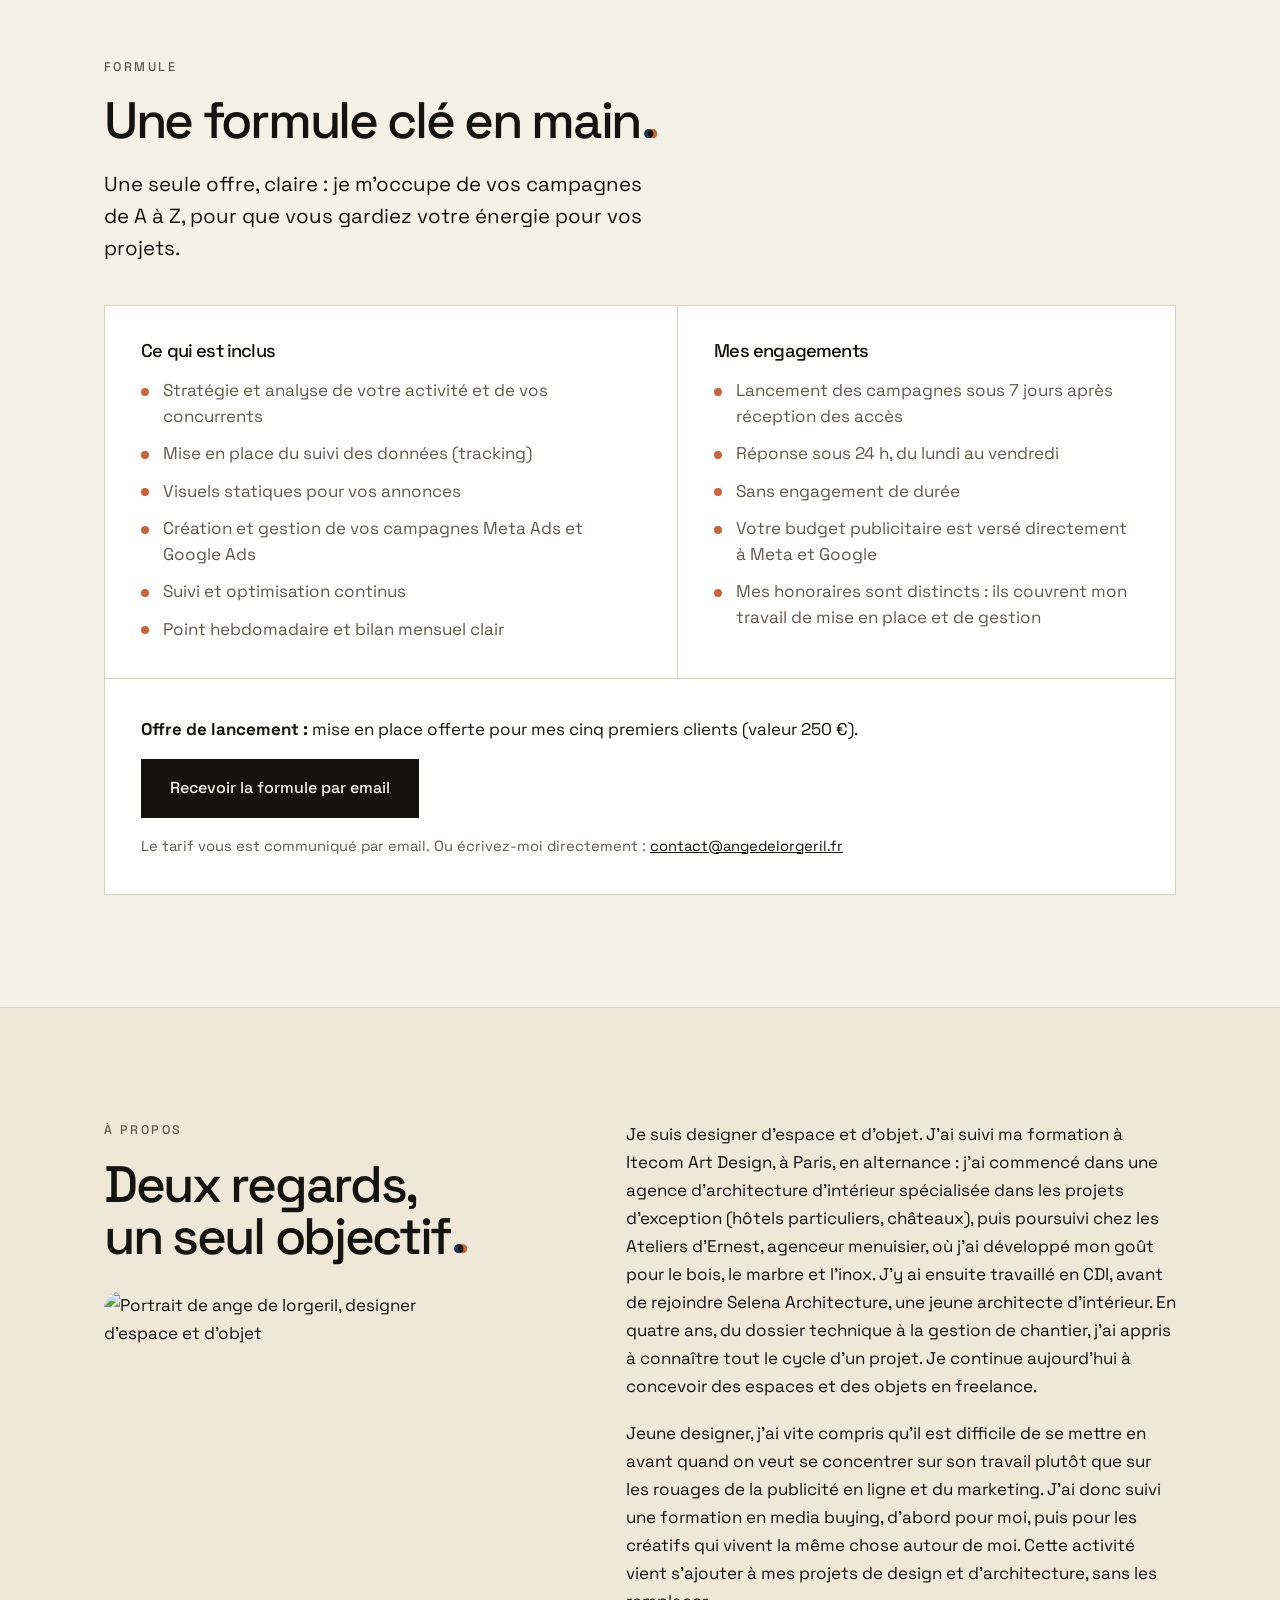
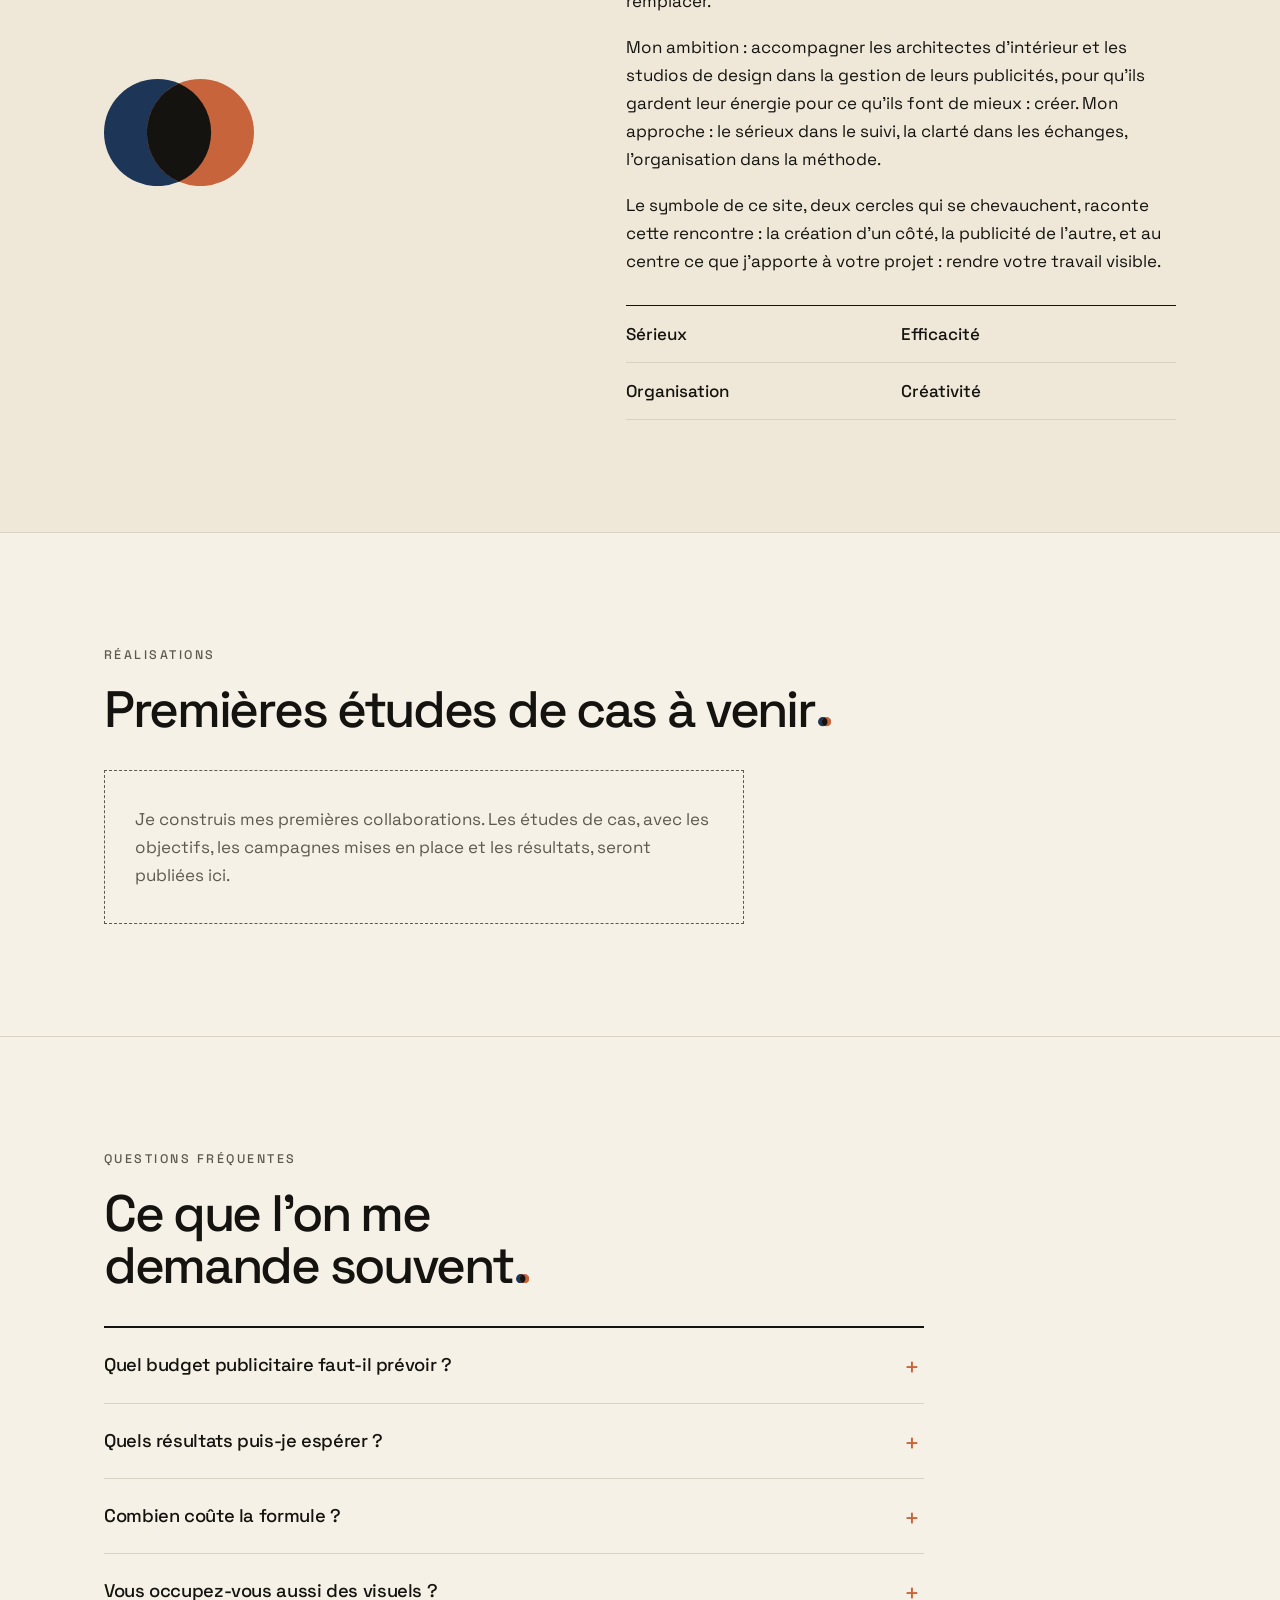
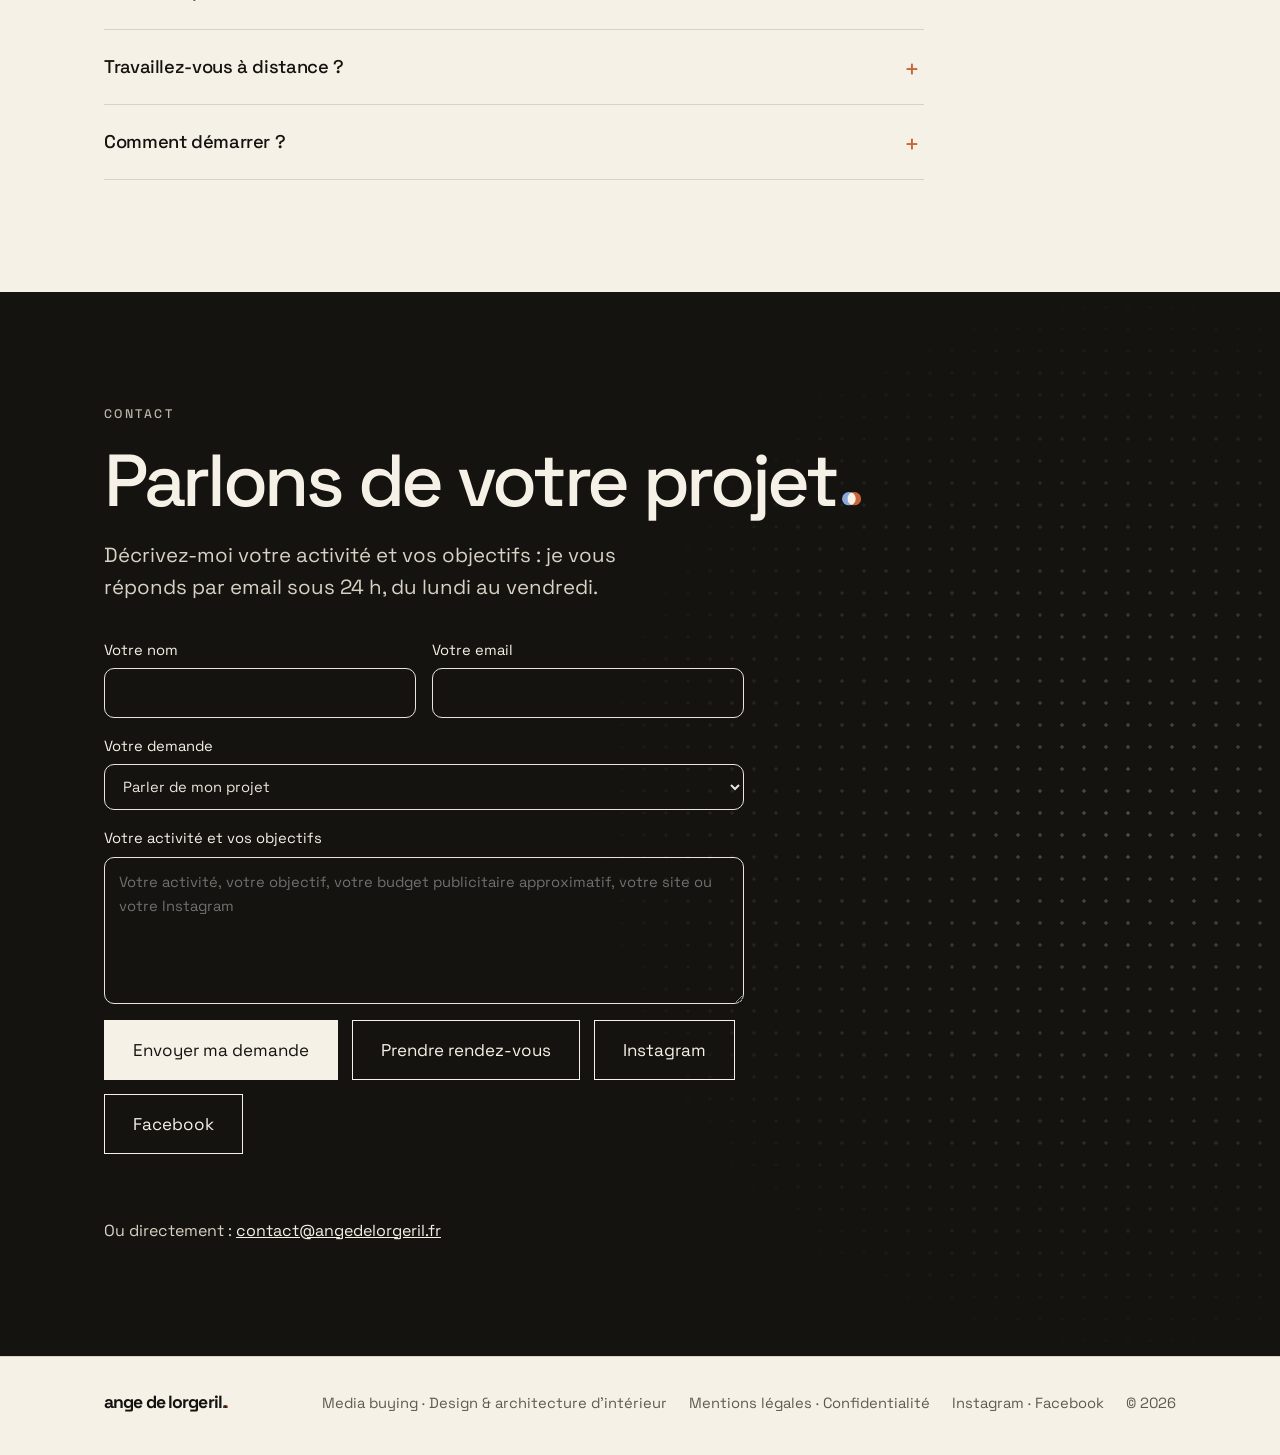
==== commit 276bb3c6: "Add files via upload" ====
--- a/index.html
+++ b/index.html
@@ -7,7 +7,13 @@
 <meta name="description" content="Media buyer freelance et designer d'espace et d'objet de formation. Campagnes Meta Ads et Google Ads pour architectes d'intérieur, studios de design et créateurs d'objets.">
 <meta name="theme-color" content="#f6f1e7">
 <meta property="og:type" content="website">
+<link rel="canonical" href="https://angedelorgeril.fr/">
+<meta property="og:url" content="https://angedelorgeril.fr/">
 <meta property="og:locale" content="fr_FR">
+<meta property="og:image" content="https://angedelorgeril.fr/assets/og-image.png">
+<meta property="og:image:width" content="1200">
+<meta property="og:image:height" content="630">
+<meta name="twitter:card" content="summary_large_image">
 <meta property="og:title" content="ange de lorgeril — media buying pour le design">
 <meta property="og:description" content="Votre design mérite d'être vu. Des campagnes aussi soignées que vos projets.">
 
@@ -49,7 +55,7 @@
       <a href="#formule">Formule</a>
       <a href="#a-propos">À propos</a>
       <!-- À COMPLÉTER : remplacer contact@angedelorgeril.fr par votre email (voir A-COMPLETER.md) -->
-      <a class="btn" href="mailto:contact@angedelorgeril.fr?subject=Demande%20de%20campagne&amp;body=Bonjour%2C%0D%0A%0D%0AVoici%20mon%20projet%20%3A%0D%0A-%20Mon%20activit%C3%A9%20%3A%20%0D%0A-%20Mon%20objectif%20%3A%20%0D%0A-%20Budget%20publicitaire%20approximatif%20%3A%20%0D%0A-%20Mon%20site%20ou%20mon%20Instagram%20%3A%20%0D%0A%0D%0AMerci%20!">Me contacter</a>
+      <a class="btn" href="#contact">Me contacter</a>
           <button class="theme" type="button" id="theme-toggle" aria-label="Passer en mode sombre" title="Mode clair / sombre">
         <svg class="moon" viewBox="0 0 24 24" width="18" height="18" fill="none" stroke="currentColor" stroke-width="1.6" stroke-linecap="round" stroke-linejoin="round" aria-hidden="true"><path d="M20 14.5A8 8 0 1 1 9.5 4a6.5 6.5 0 0 0 10.5 10.5z"/></svg>
         <svg class="sun" viewBox="0 0 24 24" width="18" height="18" fill="none" stroke="currentColor" stroke-width="1.6" stroke-linecap="round" aria-hidden="true"><circle cx="12" cy="12" r="4"/><path d="M12 2v2M12 20v2M2 12h2M20 12h2M4.9 4.9l1.4 1.4M17.7 17.7l1.4 1.4M4.9 19.1l1.4-1.4M17.7 6.3l1.4-1.4"/></svg>
@@ -69,9 +75,9 @@
         <p class="sub">Des campagnes aussi soignées que vos projets.</p>
         <p class="lead">Designer d'espace et d'objet de formation, j'ai choisi la publicité en ligne pour aider les créatifs à se faire connaître. Je gère vos campagnes Meta Ads et Google Ads avec le regard de votre métier.</p>
         <div class="btns">
-          <a class="btn" href="mailto:contact@angedelorgeril.fr?subject=Demande%20de%20campagne&amp;body=Bonjour%2C%0D%0A%0D%0AVoici%20mon%20projet%20%3A%0D%0A-%20Mon%20activit%C3%A9%20%3A%20%0D%0A-%20Mon%20objectif%20%3A%20%0D%0A-%20Budget%20publicitaire%20approximatif%20%3A%20%0D%0A-%20Mon%20site%20ou%20mon%20Instagram%20%3A%20%0D%0A%0D%0AMerci%20!">Parlez-moi de votre projet</a>
+          <a class="btn" href="#contact">Parlez-moi de votre projet</a>
           <!-- À COMPLÉTER : lien de votre compte Instagram, par exemple https://www.instagram.com/votre-compte -->
-          <a class="btn ghost" href="https://www.instagram.com/" target="_blank" rel="noopener">Instagram</a>
+          <a class="btn ghost" href="https://www.instagram.com/delorostudio/" target="_blank" rel="noopener">Instagram</a>
         </div>
       </div>
       <div class="art rv" aria-hidden="true">
@@ -181,7 +187,7 @@
         <div class="launch">
           <p><strong>Offre de lancement :</strong> mise en place offerte pour mes cinq premiers clients (valeur 250&nbsp;€).</p>
           <div class="btns">
-            <a class="btn" href="mailto:contact@angedelorgeril.fr?subject=Recevoir%20la%20formule&amp;body=Bonjour%2C%0D%0A%0D%0AJe%20souhaite%20recevoir%20la%20formule%20et%20son%20tarif.%0D%0A-%20Mon%20activit%C3%A9%20%3A%20%0D%0A-%20Mon%20site%20ou%20mon%20Instagram%20%3A%20%0D%0A%0D%0AMerci%20!">Recevoir la formule par email</a>
+            <a class="btn" href="#contact">Recevoir la formule par email</a>
           </div>
           <p class="note">Le tarif vous est communiqué par email. Ou écrivez-moi directement : <a href="mailto:contact@angedelorgeril.fr">contact@angedelorgeril.fr</a></p>
         </div>
@@ -195,11 +201,12 @@
       <div class="rv">
         <p class="kicker">À propos</p>
         <h2>Deux regards, un seul objectif<svg class="g" aria-hidden="true"><use href="#mk"/></svg></h2>
+        <img class="portrait" src="assets/ange.jpg" width="700" height="700" alt="Portrait de ange de lorgeril, designer d'espace et d'objet" loading="lazy">
         <svg class="mark" viewBox="0 0 84 60" aria-hidden="true"><use href="#mk"/></svg>
       </div>
       <div class="rv">
-        <p>Je suis designer d'espace et d'objet. J'ai suivi ma formation à Itecom Art Design, à Paris, en alternance : j'ai commencé dans une agence d'architecture d'intérieur spécialisée dans les projets d'exception (hôtels particuliers, châteaux), puis poursuivi chez les Ateliers d'Ernest, agenceur menuisier, où j'ai développé mon goût pour le bois, le marbre et l'inox. J'y ai ensuite travaillé en CDI, avant de rejoindre Selena Architecture, une jeune architecte d'intérieur. En quatre ans, du dossier technique à la gestion de chantier, j'ai appris à connaître tout le cycle d'un projet.</p>
-        <p>Jeune designer, j'ai vite compris qu'il est difficile de se mettre en avant quand on veut se concentrer sur son travail plutôt que sur les rouages de la publicité en ligne et du marketing. J'ai donc suivi une formation en media buying, d'abord pour moi, puis pour les créatifs qui vivent la même chose autour de moi.</p>
+        <p>Je suis designer d'espace et d'objet. J'ai suivi ma formation à Itecom Art Design, à Paris, en alternance : j'ai commencé dans une agence d'architecture d'intérieur spécialisée dans les projets d'exception (hôtels particuliers, châteaux), puis poursuivi chez les Ateliers d'Ernest, agenceur menuisier, où j'ai développé mon goût pour le bois, le marbre et l'inox. J'y ai ensuite travaillé en CDI, avant de rejoindre Selena Architecture, une jeune architecte d'intérieur. En quatre ans, du dossier technique à la gestion de chantier, j'ai appris à connaître tout le cycle d'un projet. Je continue aujourd'hui à concevoir des espaces et des objets en freelance.</p>
+        <p>Jeune designer, j'ai vite compris qu'il est difficile de se mettre en avant quand on veut se concentrer sur son travail plutôt que sur les rouages de la publicité en ligne et du marketing. J'ai donc suivi une formation en media buying, d'abord pour moi, puis pour les créatifs qui vivent la même chose autour de moi. Cette activité vient s'ajouter à mes projets de design et d'architecture, sans les remplacer.</p>
         <p>Mon ambition : accompagner les architectes d'intérieur et les studios de design dans la gestion de leurs publicités, pour qu'ils gardent leur énergie pour ce qu'ils font de mieux : créer. Mon approche : le sérieux dans le suivi, la clarté dans les échanges, l'organisation dans la méthode.</p>
         <p>Le symbole de ce site, deux cercles qui se chevauchent, raconte cette rencontre : la création d'un côté, la publicité de l'autre, et au centre ce que j'apporte à votre projet : rendre votre travail visible.</p>
         <div class="values">
@@ -267,11 +274,29 @@
       <div class="rv">
         <p class="kicker" style="color:#b9b3a6">Contact</p>
         <h2>Parlons de votre projet<svg class="g" aria-hidden="true"><use href="#mk"/></svg></h2>
-        <p class="lead">Décrivez-moi votre activité et vos objectifs : je vous réponds par email.</p>
-        <div class="btns">
-          <a class="btn" href="mailto:contact@angedelorgeril.fr?subject=Demande%20de%20campagne&amp;body=Bonjour%2C%0D%0A%0D%0AVoici%20mon%20projet%20%3A%0D%0A-%20Mon%20activit%C3%A9%20%3A%20%0D%0A-%20Mon%20objectif%20%3A%20%0D%0A-%20Budget%20publicitaire%20approximatif%20%3A%20%0D%0A-%20Mon%20site%20ou%20mon%20Instagram%20%3A%20%0D%0A%0D%0AMerci%20!">Envoyer un email</a>
-          <a class="btn ghost" href="https://www.instagram.com/" target="_blank" rel="noopener">Instagram</a>
-        </div>
+        <p class="lead">Décrivez-moi votre activité et vos objectifs : je vous réponds par email sous 24 h, du lundi au vendredi.</p>
+        <form class="cform" id="contact-form" action="https://formspree.io/f/mdeezoap" method="POST">
+          <div class="frow">
+            <label>Votre nom<input type="text" name="nom" autocomplete="name" required></label>
+            <label>Votre email<input type="email" name="email" autocomplete="email" required></label>
+          </div>
+          <label>Votre demande
+            <select name="demande">
+              <option>Parler de mon projet</option>
+              <option>Recevoir la formule et son tarif</option>
+              <option>Prendre rendez-vous</option>
+            </select>
+          </label>
+          <label>Votre activité et vos objectifs<textarea name="message" rows="5" placeholder="Votre activité, votre objectif, votre budget publicitaire approximatif, votre site ou votre Instagram" required></textarea></label>
+          <input type="text" name="_gotcha" tabindex="-1" autocomplete="off" class="hp" aria-hidden="true">
+          <div class="btns">
+            <button class="btn" type="submit">Envoyer ma demande</button>
+            <a class="btn ghost" href="https://cal.com/angedelorgeril/appel-de-decouverte-30-min" target="_blank" rel="noopener">Prendre rendez-vous</a>
+            <a class="btn ghost" href="https://www.instagram.com/delorostudio/" target="_blank" rel="noopener">Instagram</a>
+            <a class="btn ghost" href="https://www.facebook.com/profile.php?id=61595134562758" target="_blank" rel="noopener">Facebook</a>
+          </div>
+          <p class="fstatus" id="form-status" role="status" aria-live="polite"></p>
+        </form>
         <p class="mail">Ou directement : <a href="mailto:contact@angedelorgeril.fr">contact@angedelorgeril.fr</a></p>
       </div>
     </div>
@@ -284,7 +309,8 @@
     <a class="wm" href="#haut">ange de lorgeril<svg class="g" aria-hidden="true"><use href="#mk"/></svg></a>
     <ul>
       <li>Media buying · Design &amp; architecture d'intérieur</li>
-      <li><a href="mentions-legales.html">Mentions légales</a></li>
+      <li><a href="mentions-legales.html">Mentions légales</a> · <a href="politique-confidentialite.html">Confidentialité</a></li>
+      <li><a href="https://www.instagram.com/delorostudio/" target="_blank" rel="noopener">Instagram</a> · <a href="https://www.facebook.com/profile.php?id=61595134562758" target="_blank" rel="noopener">Facebook</a></li>
       <li>© <span id="annee">2026</span></li>
     </ul>
   </div>
@@ -326,5 +352,26 @@
     els.forEach(function (e) { io.observe(e); });
   })();
 </script>
+<script>
+(function(){
+  var f=document.getElementById('contact-form'); if(!f) return;
+  var st=document.getElementById('form-status');
+  f.addEventListener('submit',function(e){
+    e.preventDefault();
+    var d=new FormData(f);
+    if(d.get('_gotcha')) return;
+    if(f.action.indexOf('FORMSPREE_ID')>-1){
+      var body='Nom : '+d.get('nom')+'\nEmail : '+d.get('email')+'\n\n'+d.get('message');
+      window.location.href='mailto:contact@angedelorgeril.fr?subject='+encodeURIComponent(d.get('demande'))+'&body='+encodeURIComponent(body);
+      return;
+    }
+    st.textContent='Envoi en cours…';
+    fetch(f.action,{method:'POST',body:d,headers:{'Accept':'application/json'}}).then(function(r){
+      if(r.ok){f.reset();st.textContent='Merci, votre message est bien envoyé. Je vous réponds sous 24 h, du lundi au vendredi.';}
+      else{st.textContent='L’envoi a échoué. Écrivez-moi directement à contact@angedelorgeril.fr.';}
+    }).catch(function(){st.textContent='L’envoi a échoué. Écrivez-moi directement à contact@angedelorgeril.fr.';});
+  });
+})();
+</script>
 </body>
 </html>
--- a/style.css
+++ b/style.css
@@ -257,3 +257,20 @@
   .offer>div+div{border-left:0;border-top:1px solid var(--line)}
   .offer>div{padding:28px 22px}
 }
+
+/* Formulaire de contact */
+.cform{display:grid;gap:16px;max-width:640px;margin:28px 0 8px}
+.cform .frow{display:grid;grid-template-columns:1fr 1fr;gap:16px}
+.cform label{display:grid;gap:6px;font-size:.92rem}
+.cform input,.cform select,.cform textarea{font:inherit;color:inherit;background:transparent;border:1.5px solid currentColor;border-radius:10px;padding:12px 14px;opacity:.95;width:100%}
+.cform select option{color:#14130f}
+.cform input:focus,.cform select:focus,.cform textarea:focus{outline:2px solid var(--a);outline-offset:2px}
+.cform .hp{position:absolute;left:-9999px;width:1px;height:1px;opacity:0}
+.cform .btn{cursor:pointer;font:inherit}
+.fstatus{min-height:1.4em;font-size:.95rem;margin:0}
+@media (max-width:600px){.cform .frow{grid-template-columns:1fr}}
+
+/* Portrait (à propos) */
+.about .portrait{display:block;width:min(360px,100%);height:auto;aspect-ratio:1/1;object-fit:cover;border-radius:18px;margin-top:28px}
+.about .mark{width:min(150px,40%);margin-top:28px}
+@media (max-width:900px){.about .portrait{width:min(300px,100%)}}
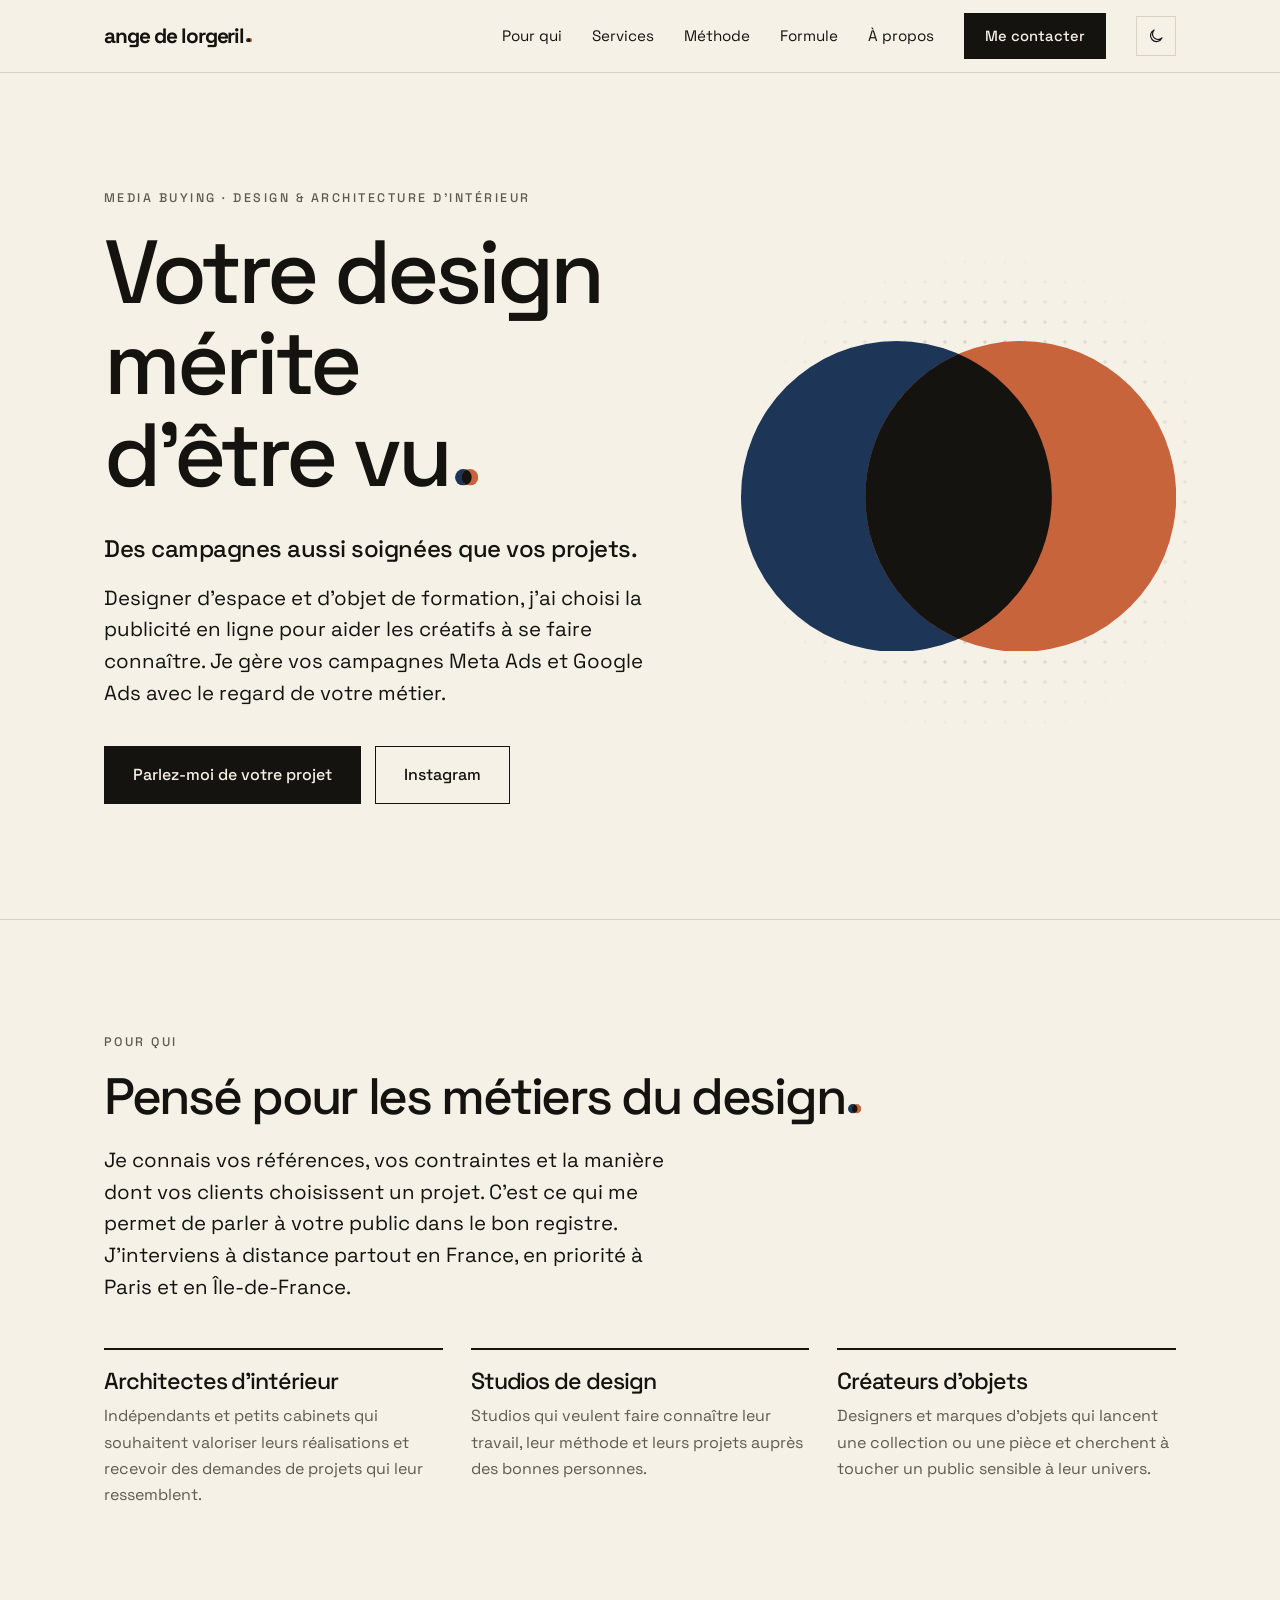
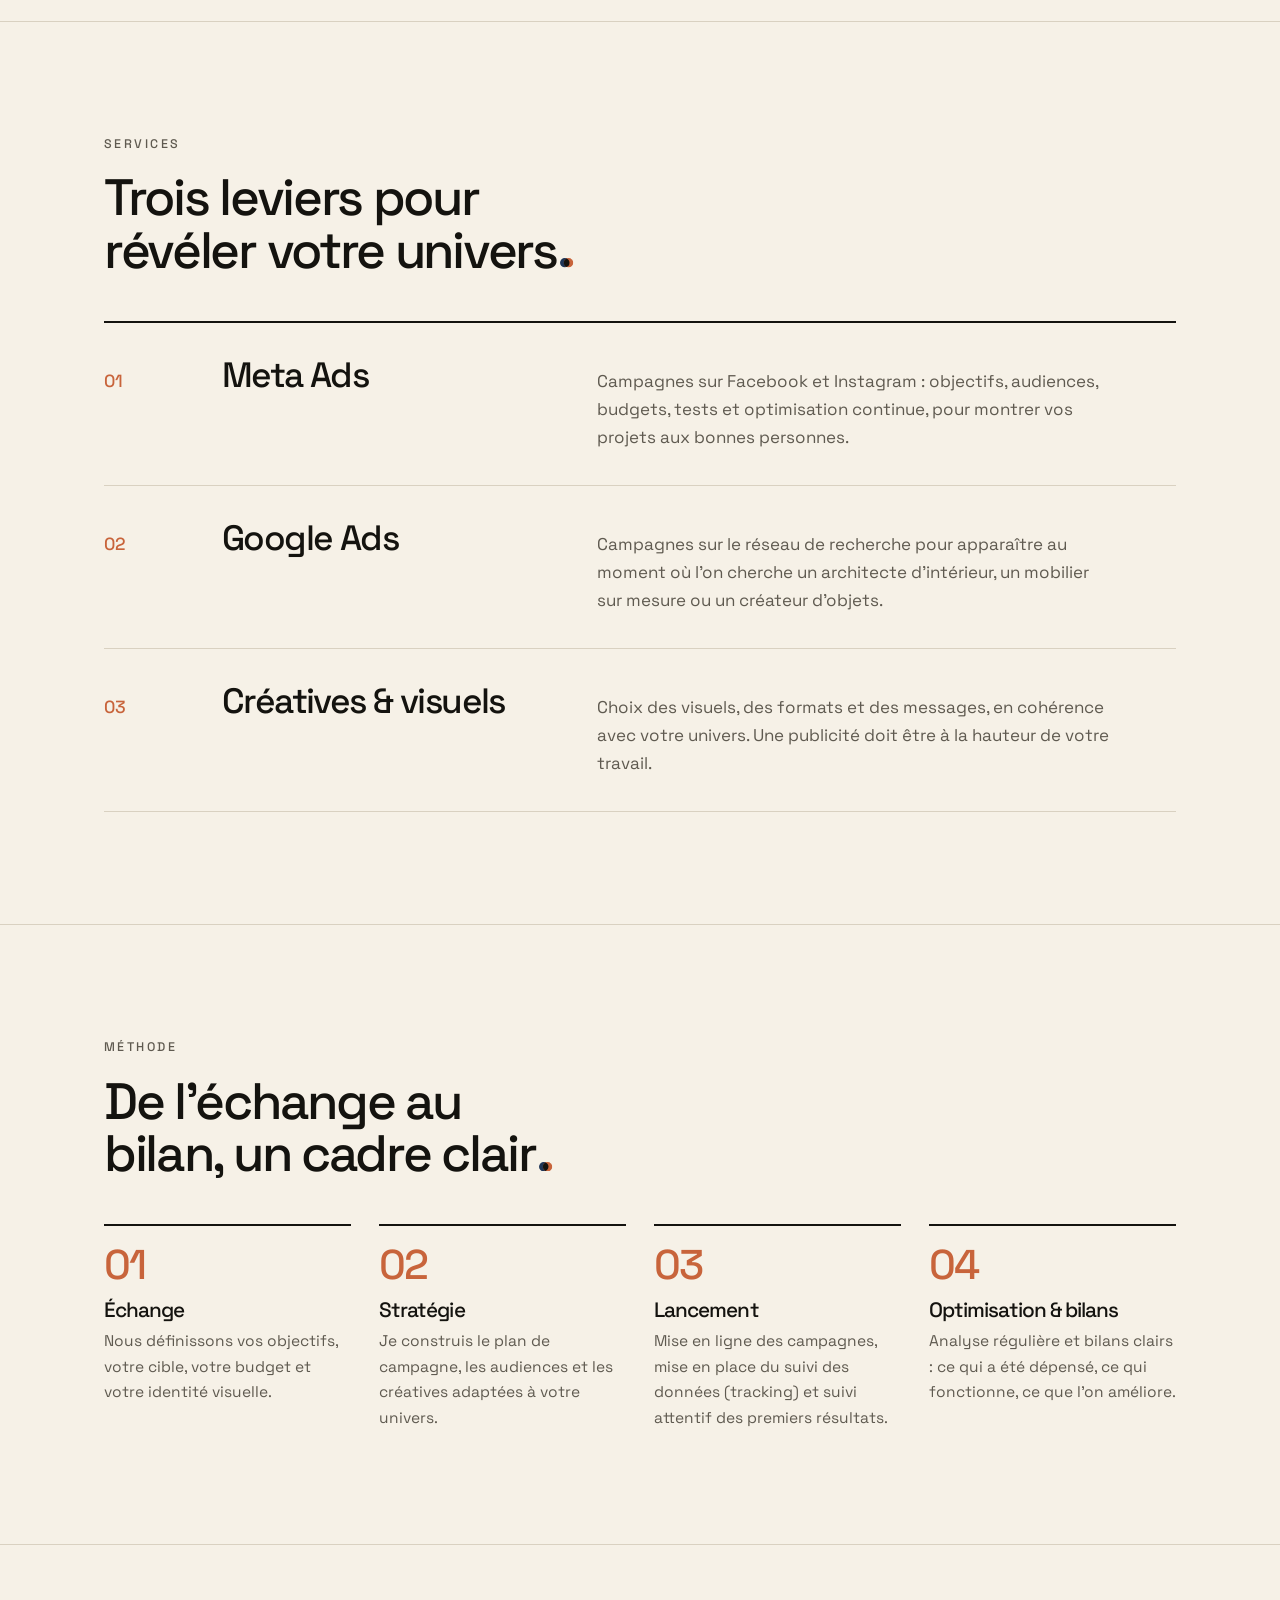
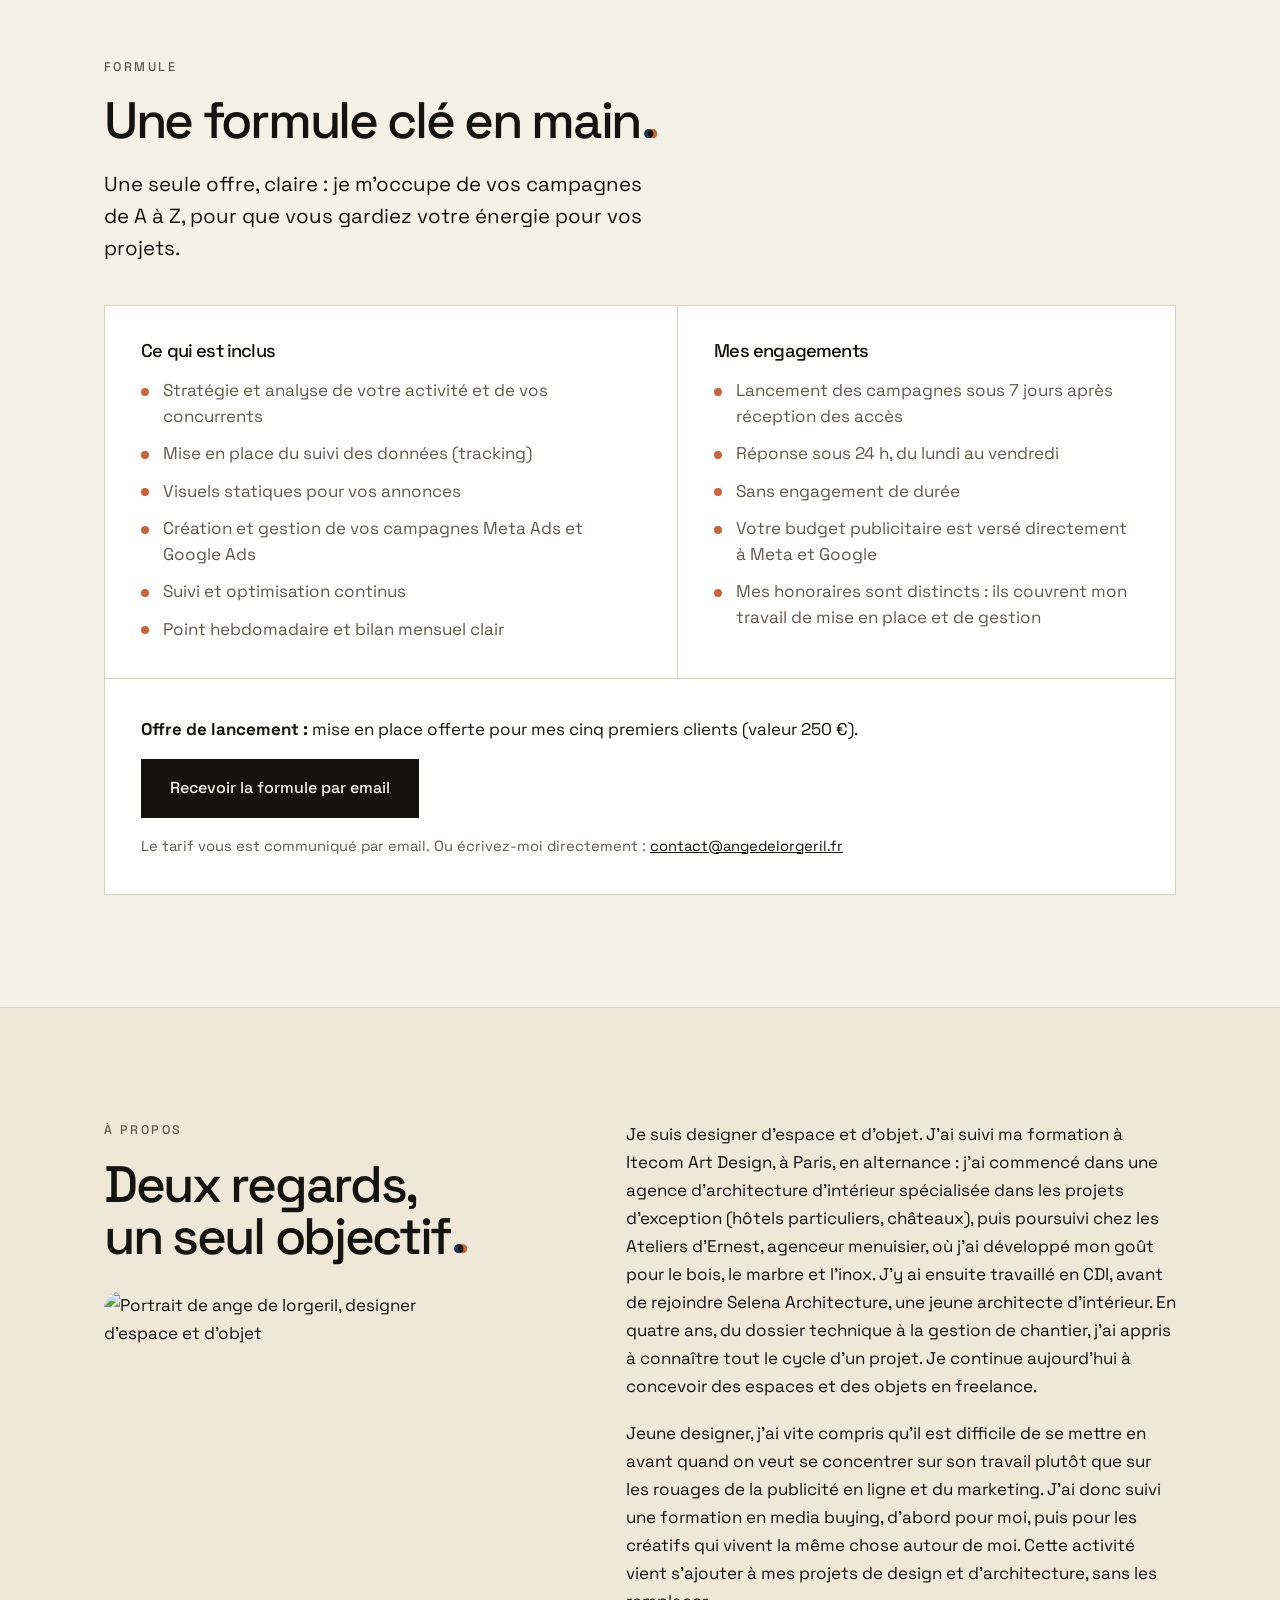
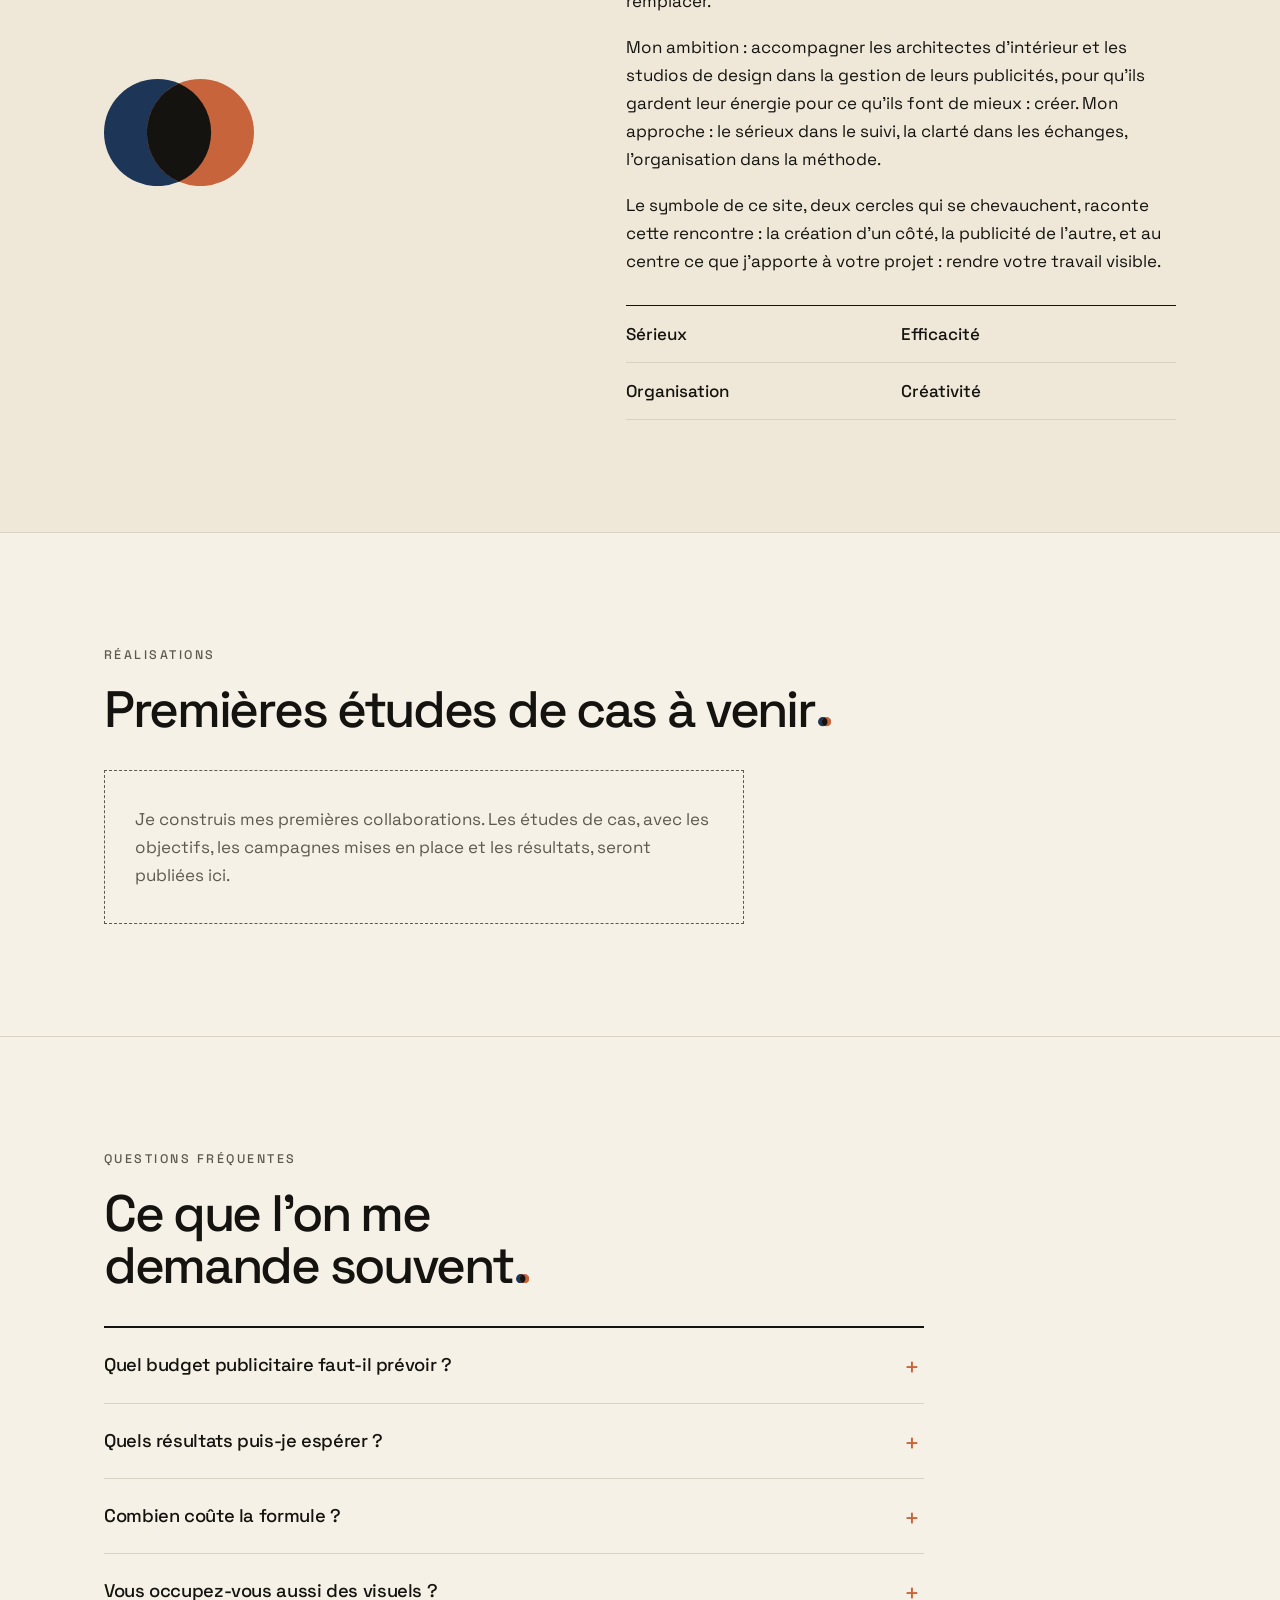
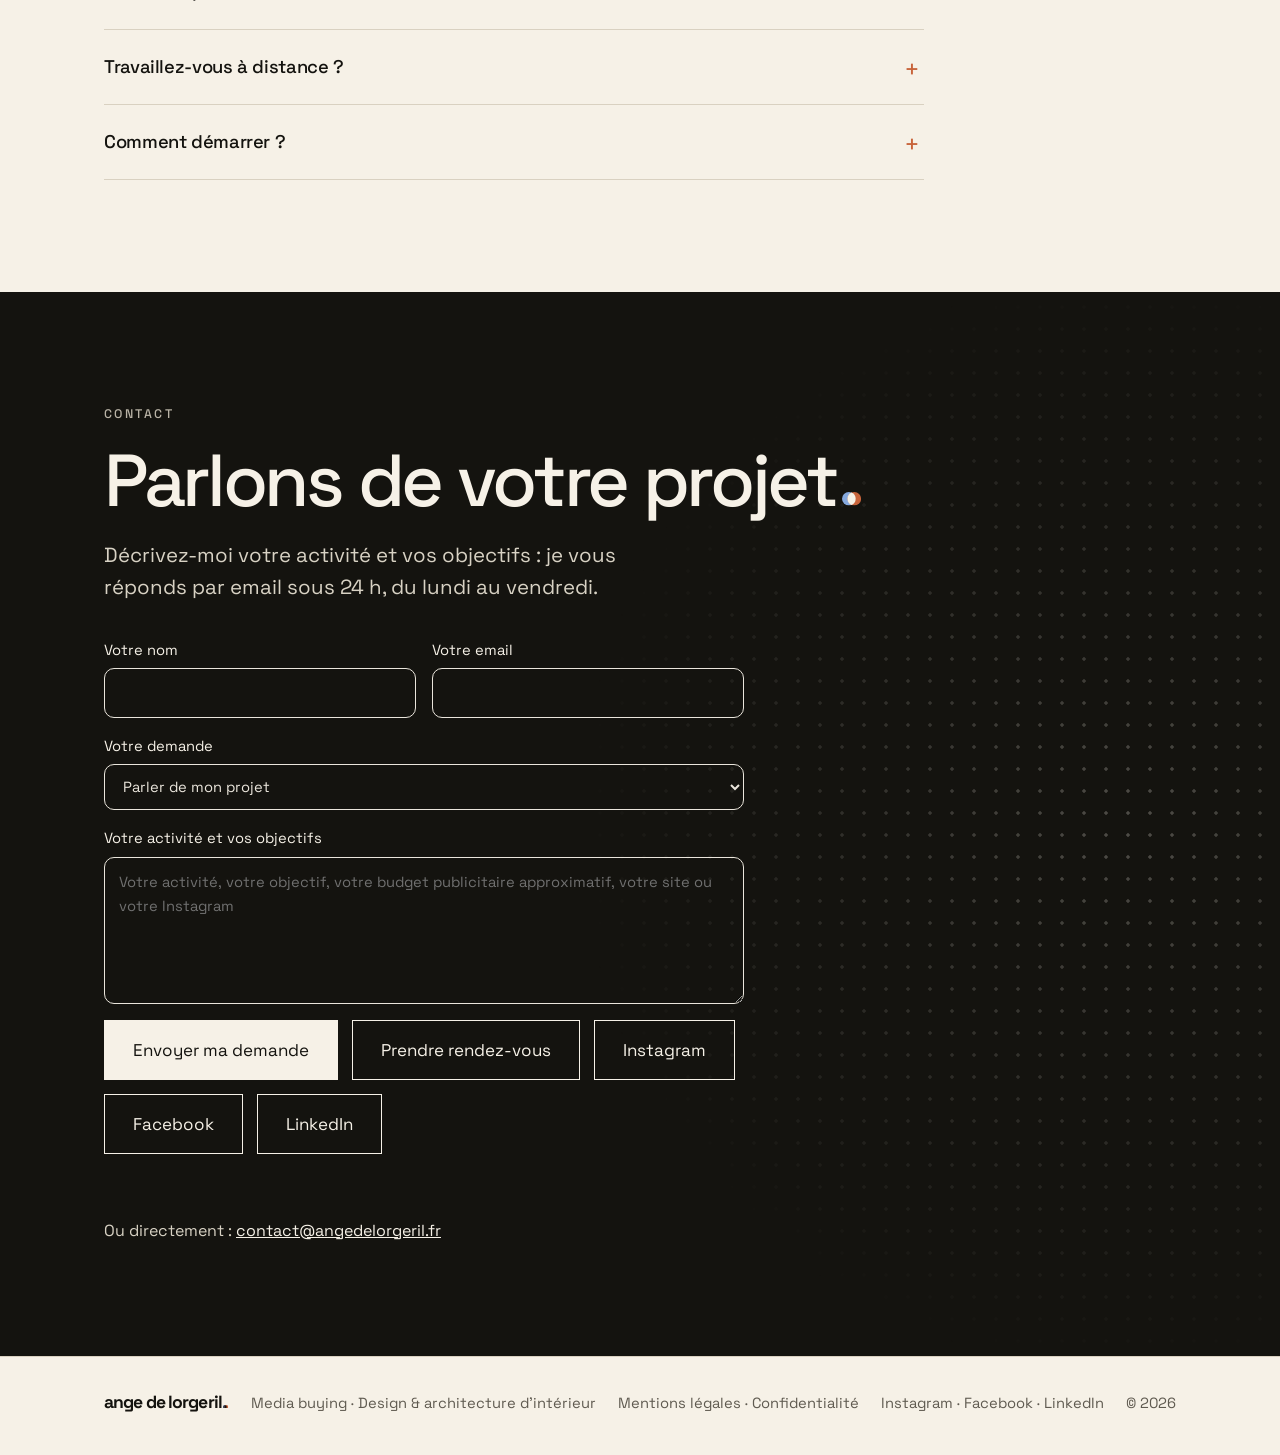
==== commit 0e083e4f: "Add files via upload" ====
--- a/index.html
+++ b/index.html
@@ -76,7 +76,6 @@
         <p class="lead">Designer d'espace et d'objet de formation, j'ai choisi la publicité en ligne pour aider les créatifs à se faire connaître. Je gère vos campagnes Meta Ads et Google Ads avec le regard de votre métier.</p>
         <div class="btns">
           <a class="btn" href="#contact">Parlez-moi de votre projet</a>
-          <!-- À COMPLÉTER : lien de votre compte Instagram, par exemple https://www.instagram.com/votre-compte -->
           <a class="btn ghost" href="https://www.instagram.com/delorostudio/" target="_blank" rel="noopener">Instagram</a>
         </div>
       </div>
@@ -294,6 +293,7 @@
             <a class="btn ghost" href="https://cal.com/angedelorgeril/appel-de-decouverte-30-min" target="_blank" rel="noopener">Prendre rendez-vous</a>
             <a class="btn ghost" href="https://www.instagram.com/delorostudio/" target="_blank" rel="noopener">Instagram</a>
             <a class="btn ghost" href="https://www.facebook.com/profile.php?id=61595134562758" target="_blank" rel="noopener">Facebook</a>
+            <a class="btn ghost" href="https://www.linkedin.com/in/ange-de-lorgeril-a93025234/" target="_blank" rel="noopener">LinkedIn</a>
           </div>
           <p class="fstatus" id="form-status" role="status" aria-live="polite"></p>
         </form>
@@ -310,7 +310,7 @@
     <ul>
       <li>Media buying · Design &amp; architecture d'intérieur</li>
       <li><a href="mentions-legales.html">Mentions légales</a> · <a href="politique-confidentialite.html">Confidentialité</a></li>
-      <li><a href="https://www.instagram.com/delorostudio/" target="_blank" rel="noopener">Instagram</a> · <a href="https://www.facebook.com/profile.php?id=61595134562758" target="_blank" rel="noopener">Facebook</a></li>
+      <li><a href="https://www.instagram.com/delorostudio/" target="_blank" rel="noopener">Instagram</a> · <a href="https://www.facebook.com/profile.php?id=61595134562758" target="_blank" rel="noopener">Facebook</a> · <a href="https://www.linkedin.com/in/ange-de-lorgeril-a93025234/" target="_blank" rel="noopener">LinkedIn</a></li>
       <li>© <span id="annee">2026</span></li>
     </ul>
   </div>
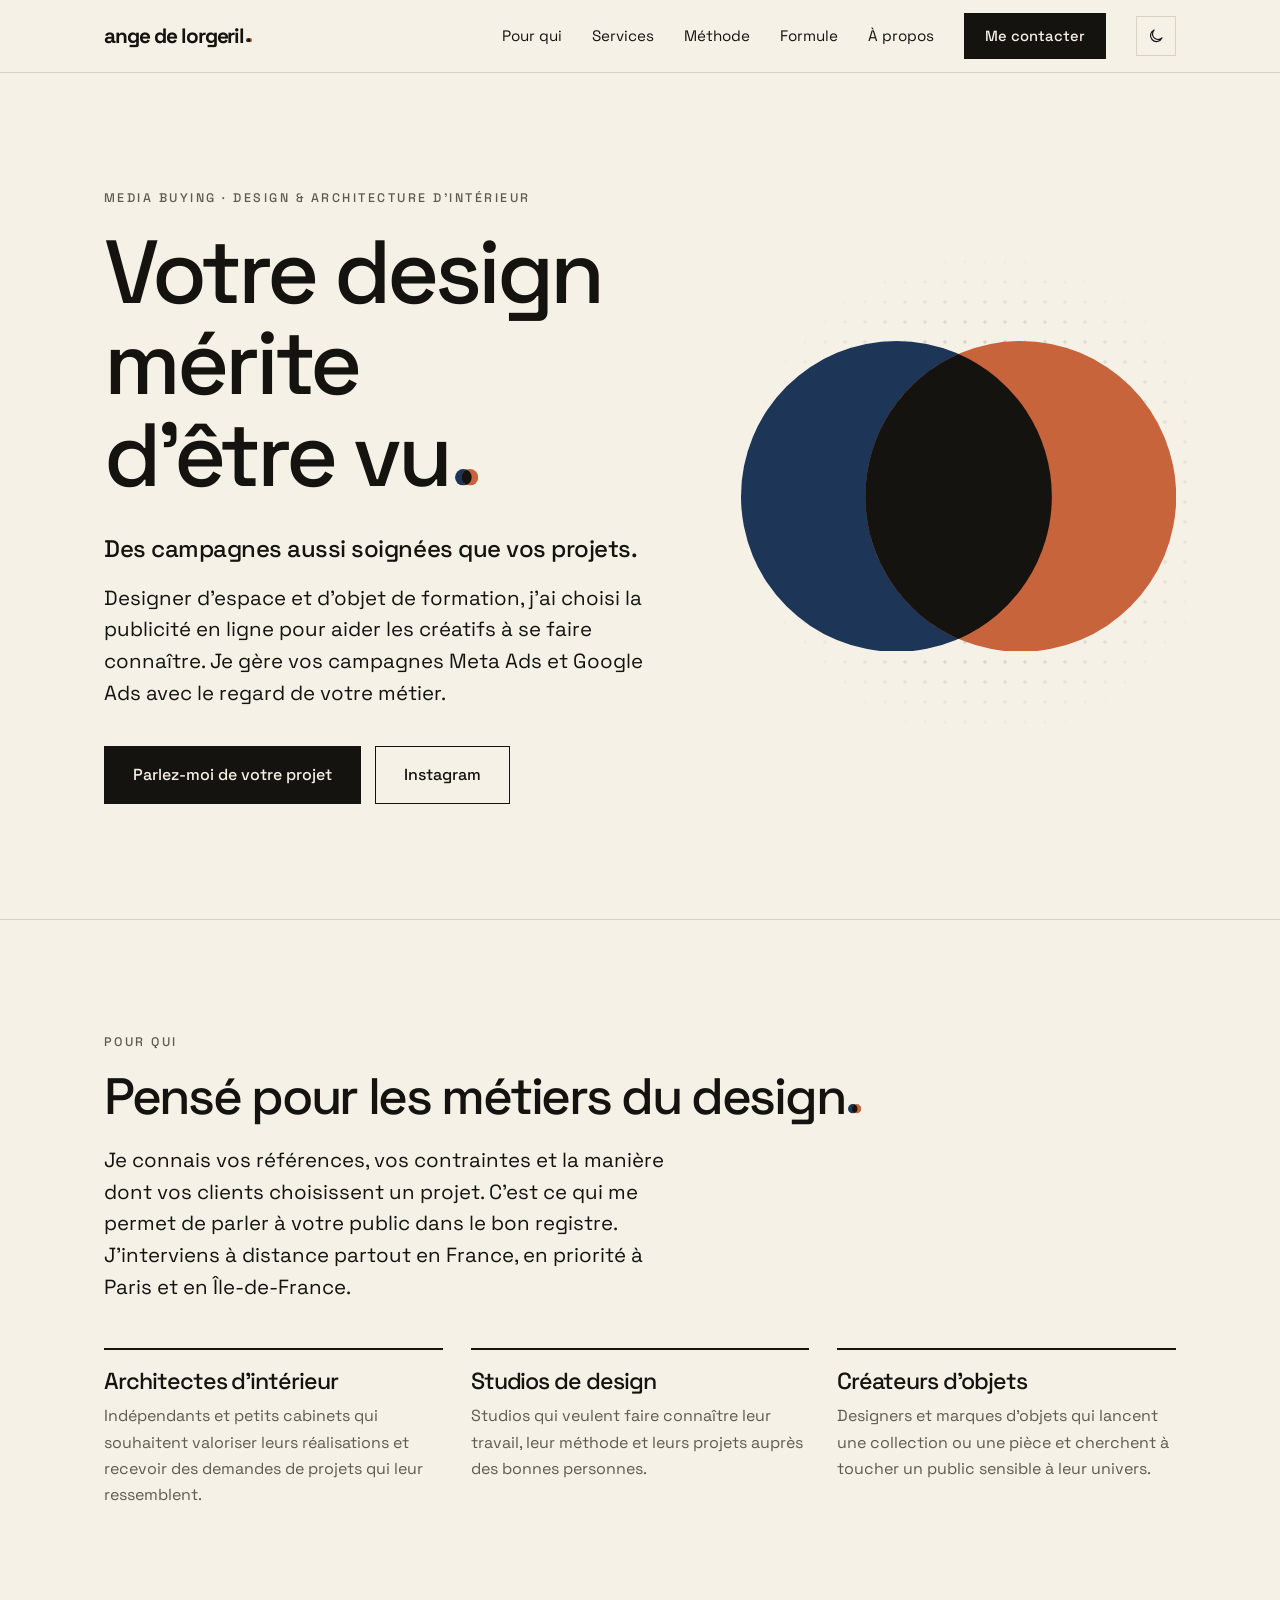
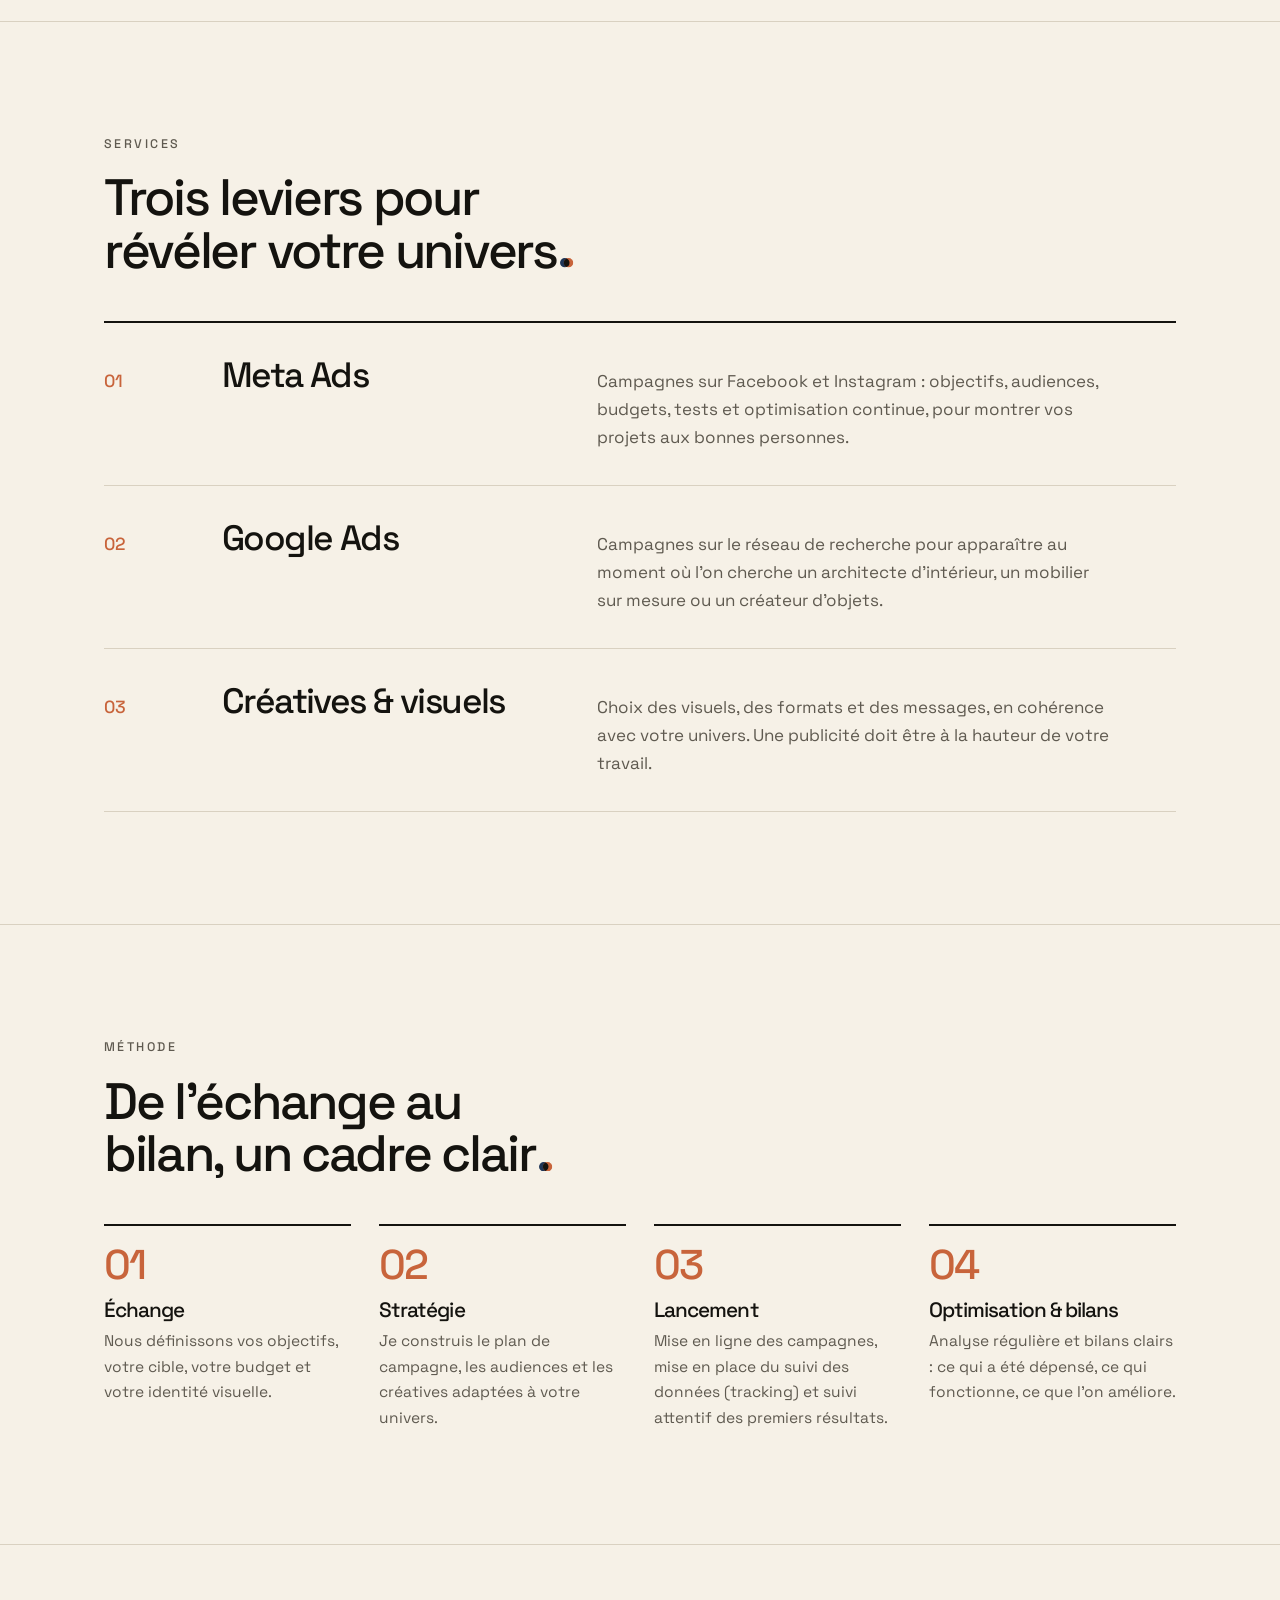
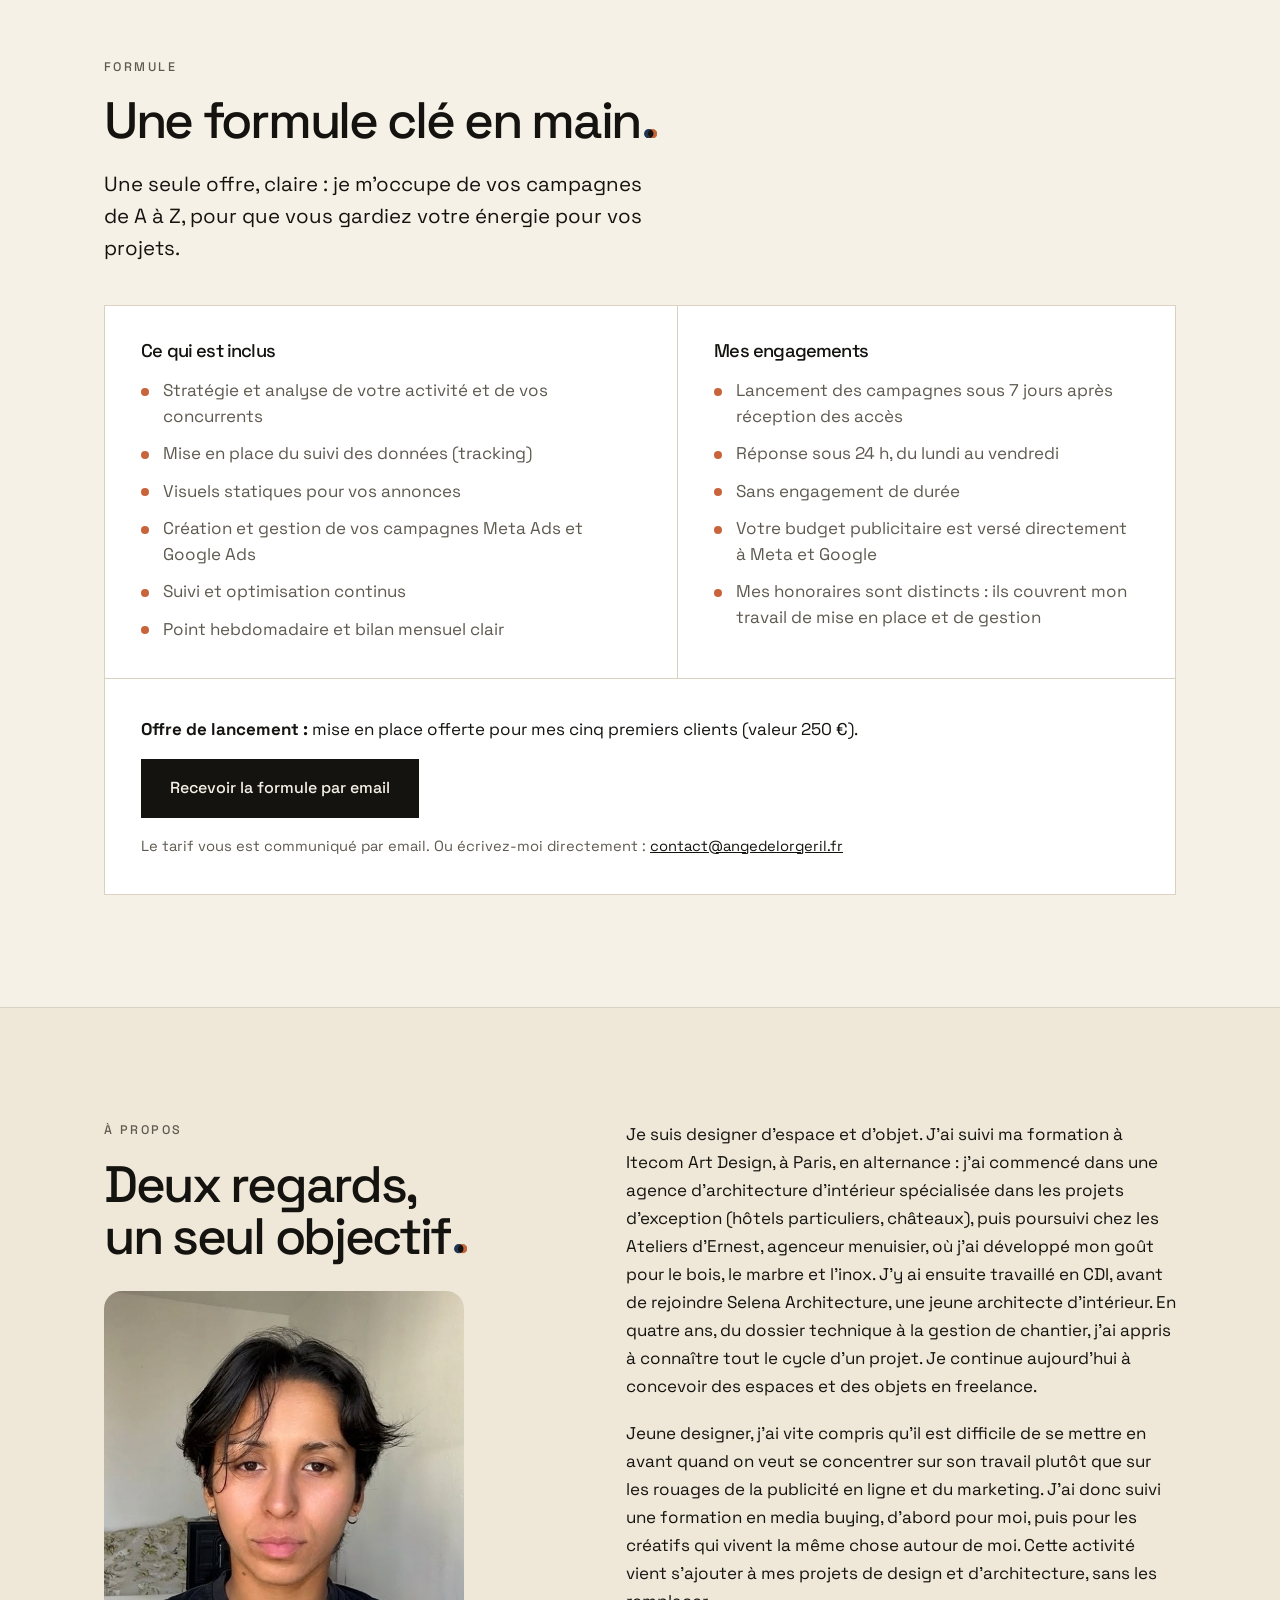
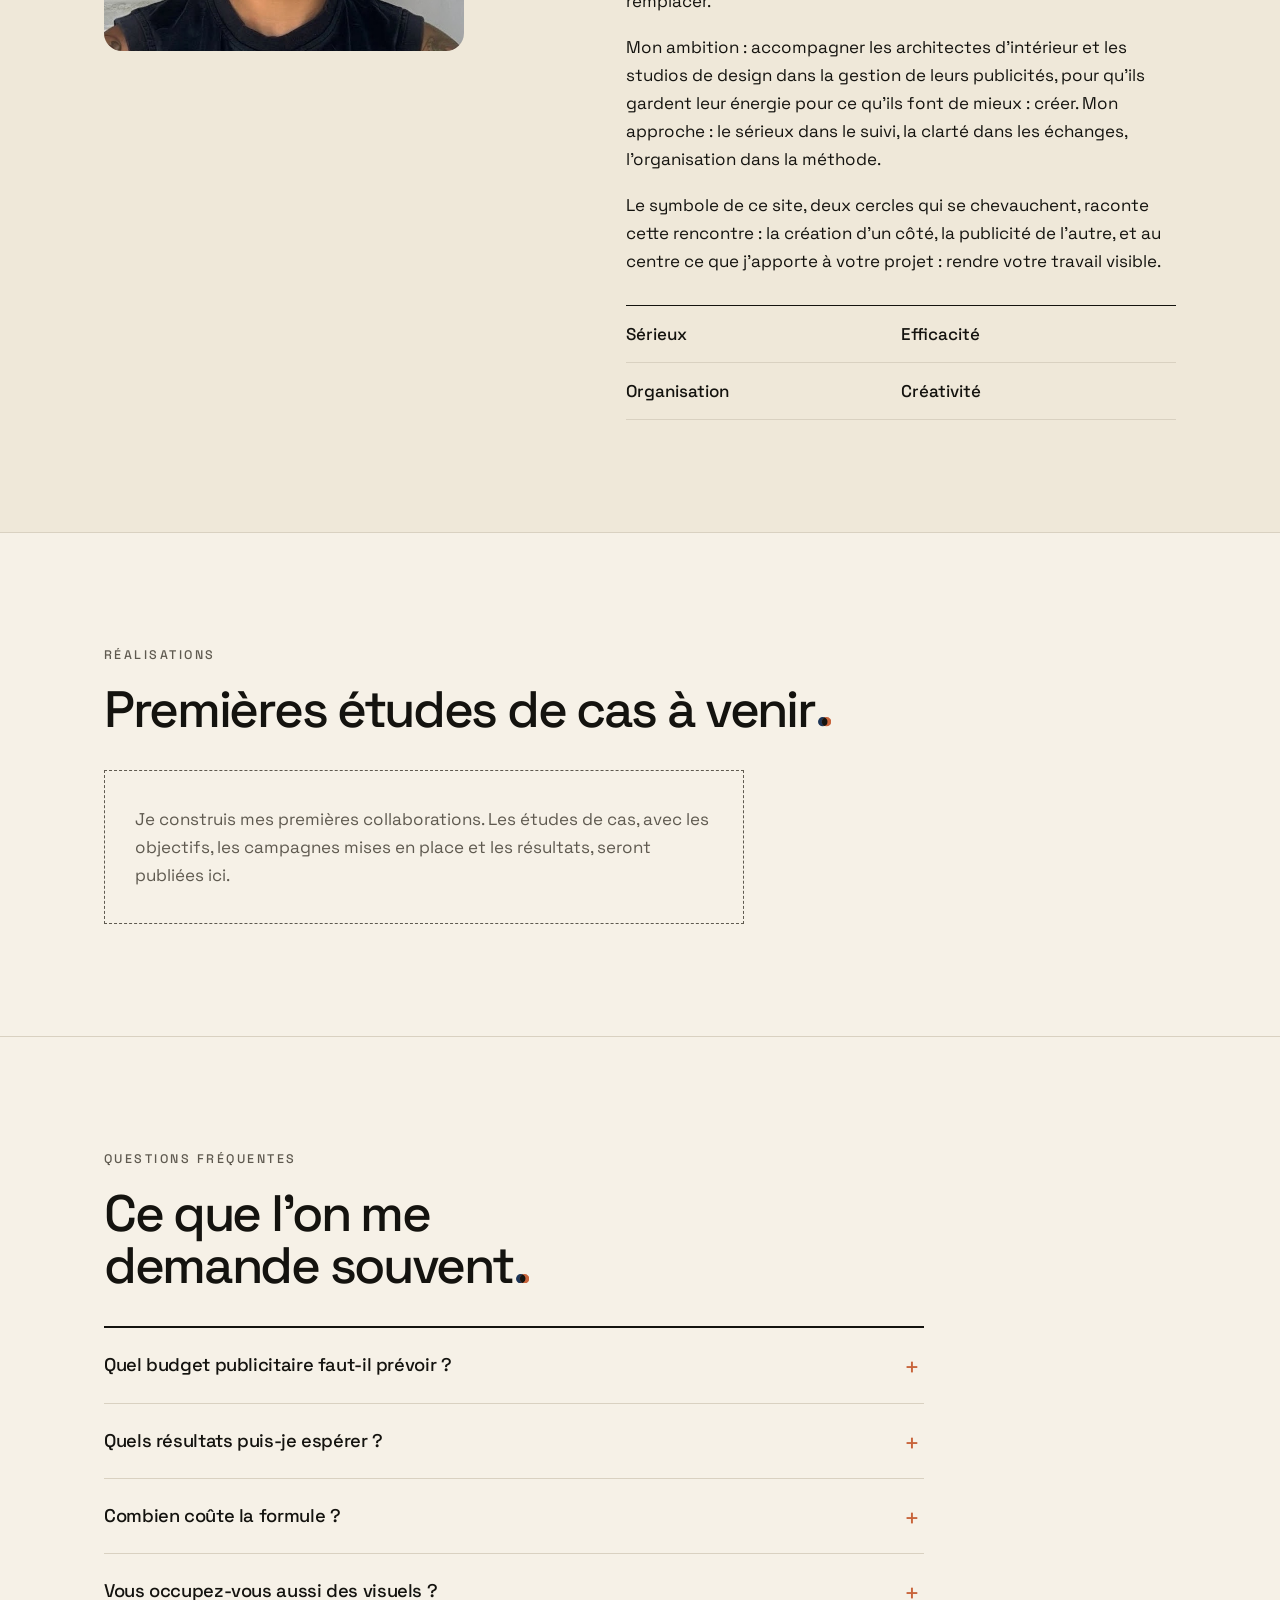
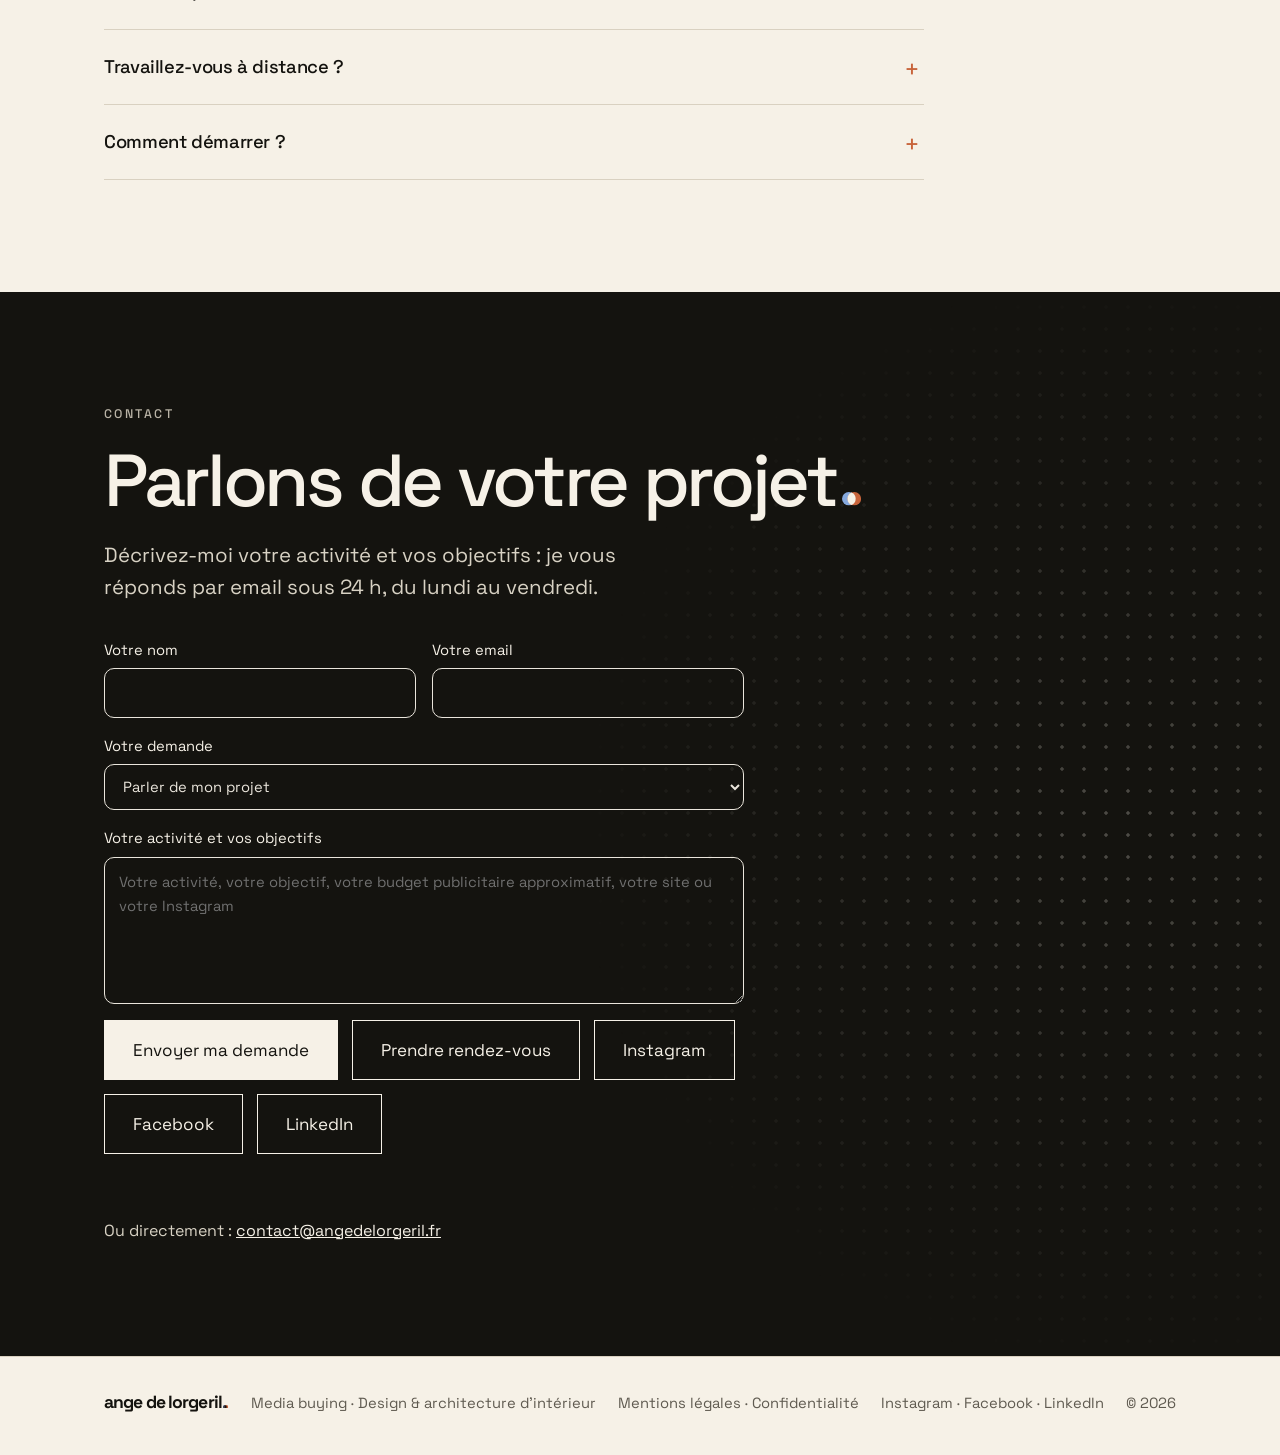
==== commit daee37c7: "Add files via upload" ====
--- a/index.html
+++ b/index.html
@@ -201,7 +201,6 @@
         <p class="kicker">À propos</p>
         <h2>Deux regards, un seul objectif<svg class="g" aria-hidden="true"><use href="#mk"/></svg></h2>
         <img class="portrait" src="assets/ange.jpg" width="700" height="700" alt="Portrait de ange de lorgeril, designer d'espace et d'objet" loading="lazy">
-        <svg class="mark" viewBox="0 0 84 60" aria-hidden="true"><use href="#mk"/></svg>
       </div>
       <div class="rv">
         <p>Je suis designer d'espace et d'objet. J'ai suivi ma formation à Itecom Art Design, à Paris, en alternance : j'ai commencé dans une agence d'architecture d'intérieur spécialisée dans les projets d'exception (hôtels particuliers, châteaux), puis poursuivi chez les Ateliers d'Ernest, agenceur menuisier, où j'ai développé mon goût pour le bois, le marbre et l'inox. J'y ai ensuite travaillé en CDI, avant de rejoindre Selena Architecture, une jeune architecte d'intérieur. En quatre ans, du dossier technique à la gestion de chantier, j'ai appris à connaître tout le cycle d'un projet. Je continue aujourd'hui à concevoir des espaces et des objets en freelance.</p>
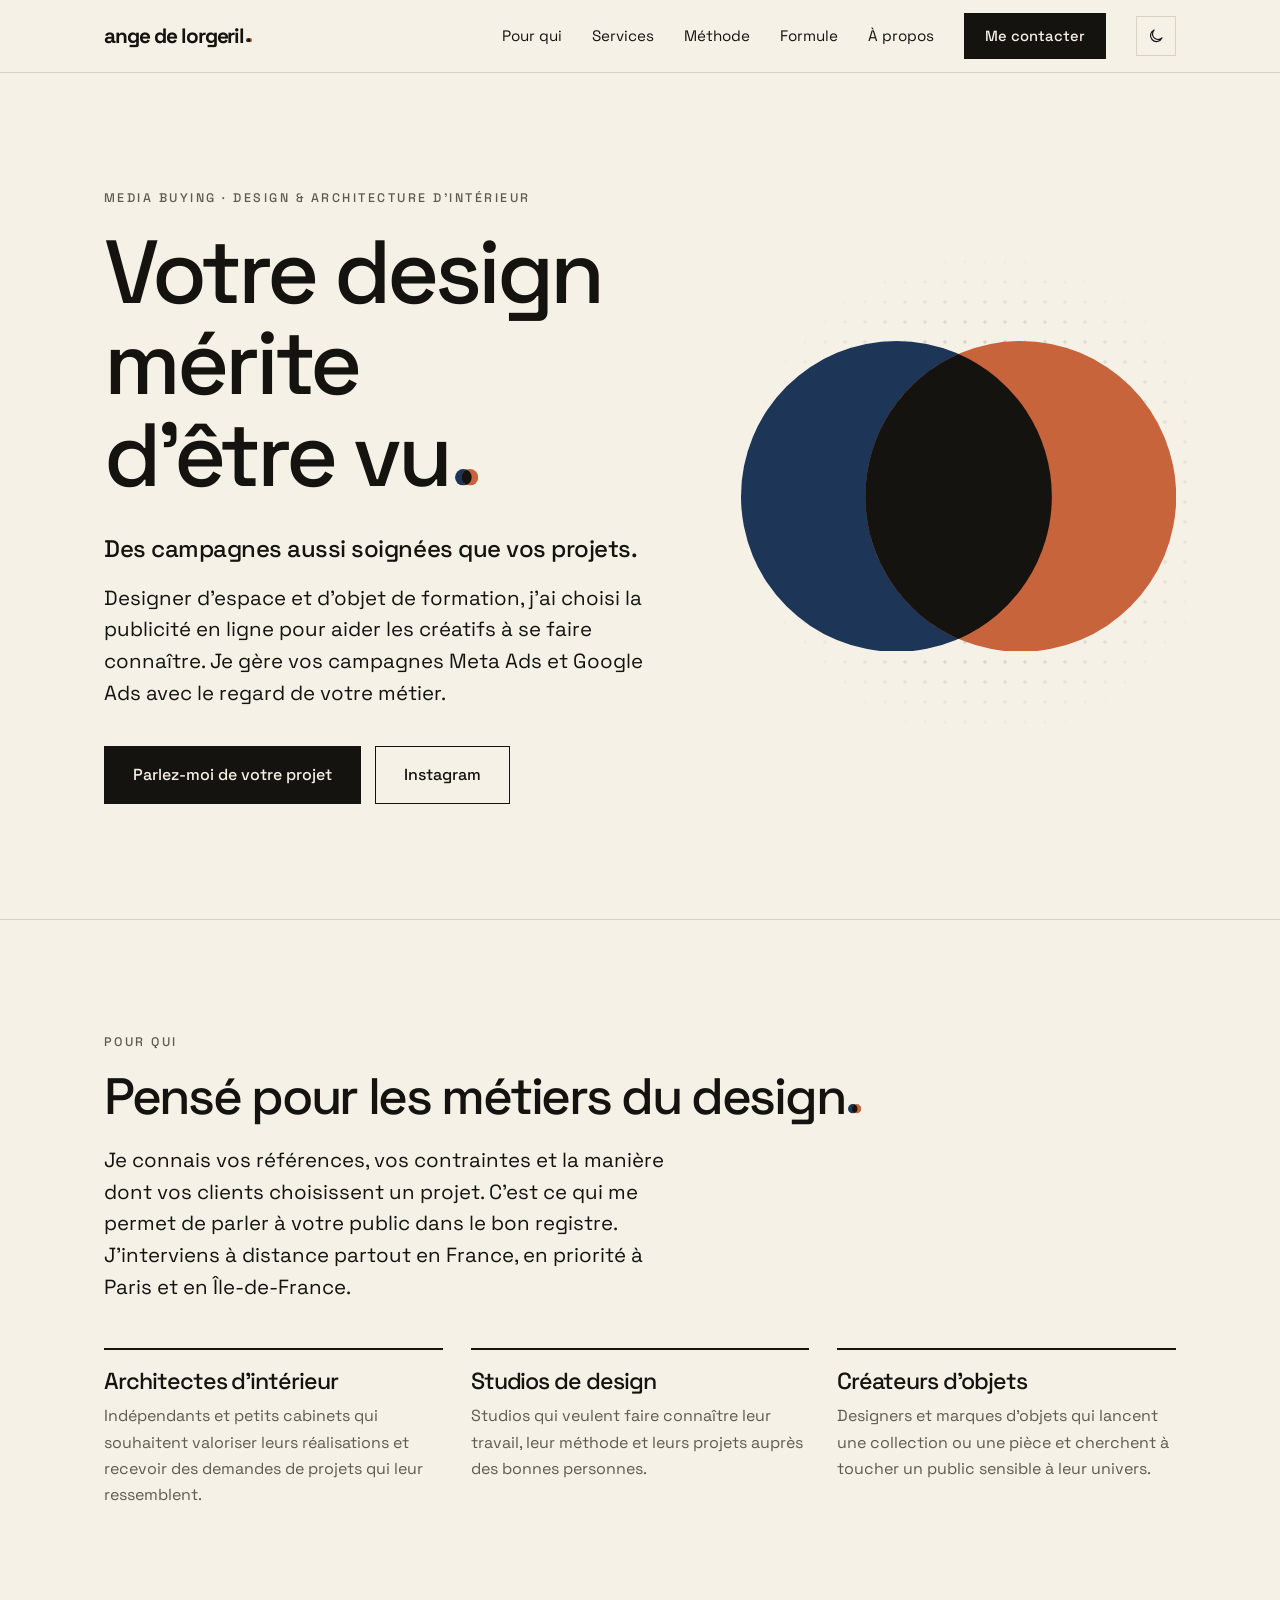
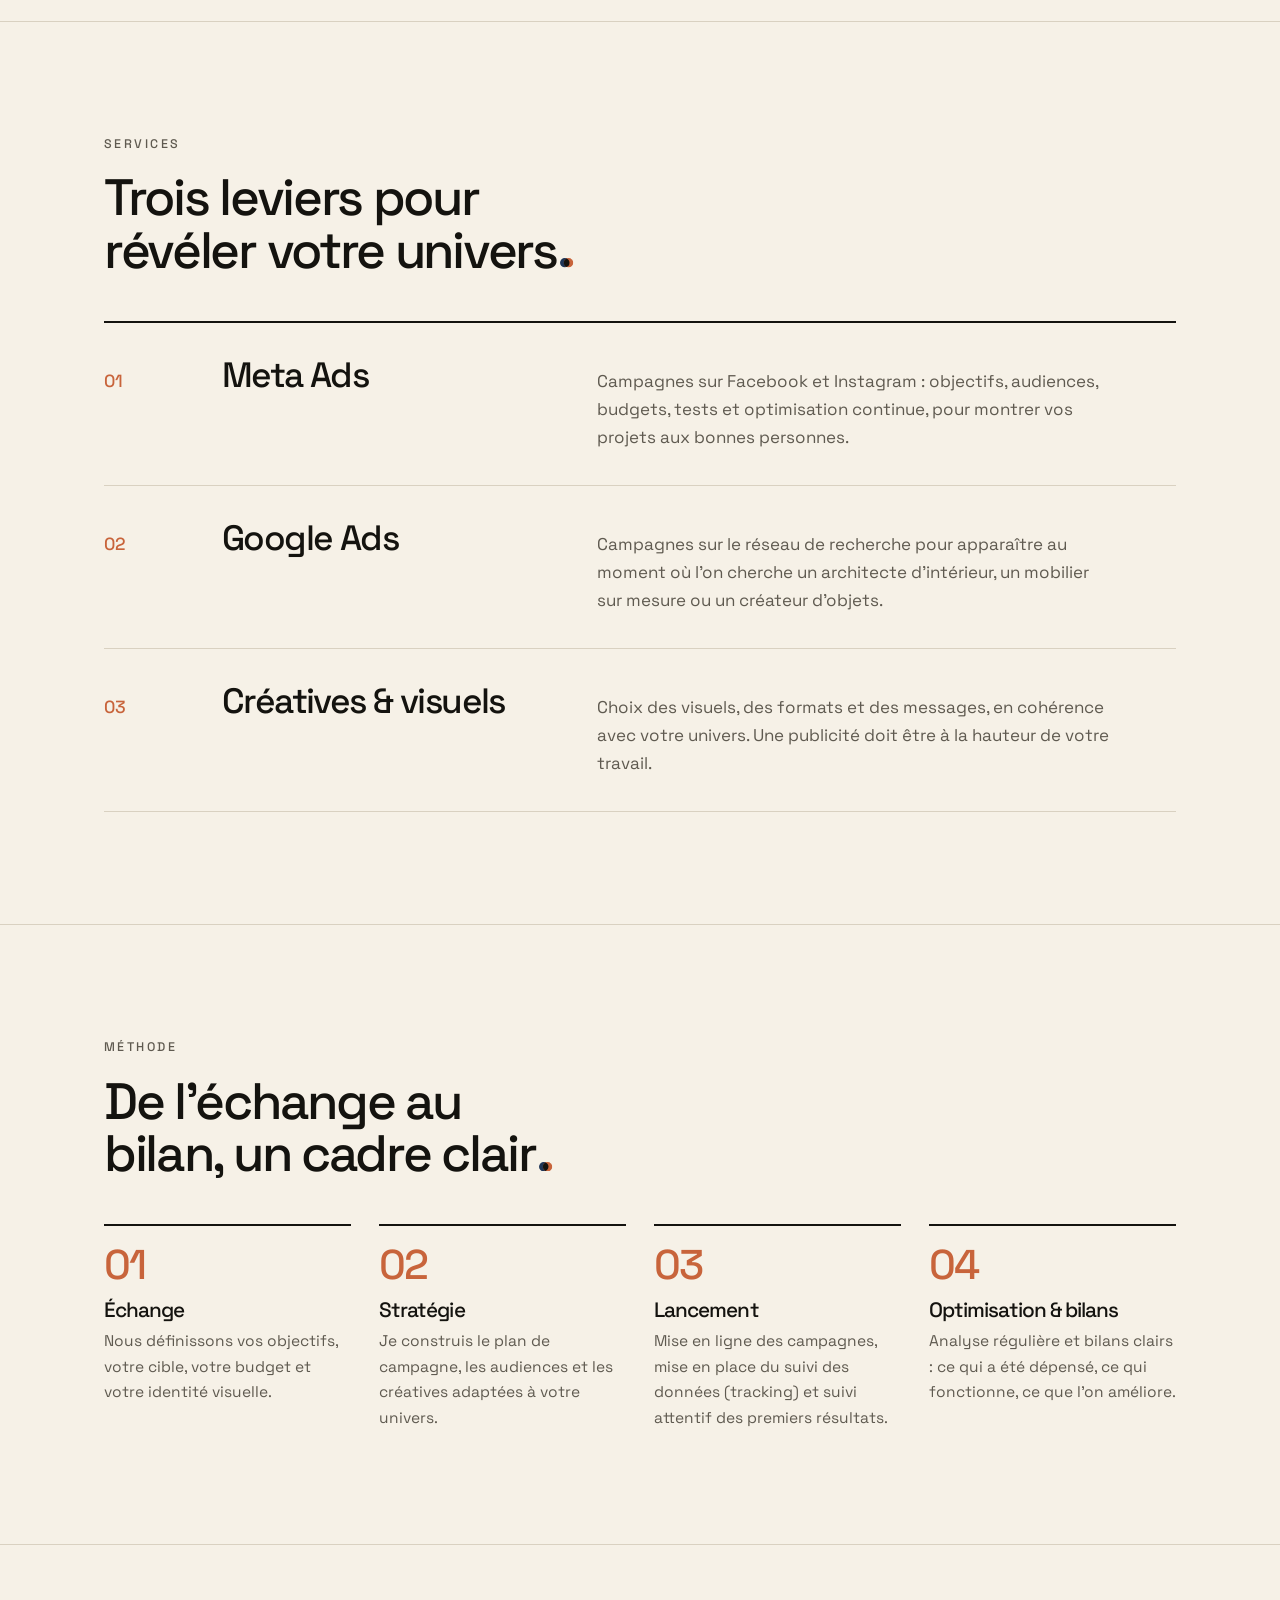
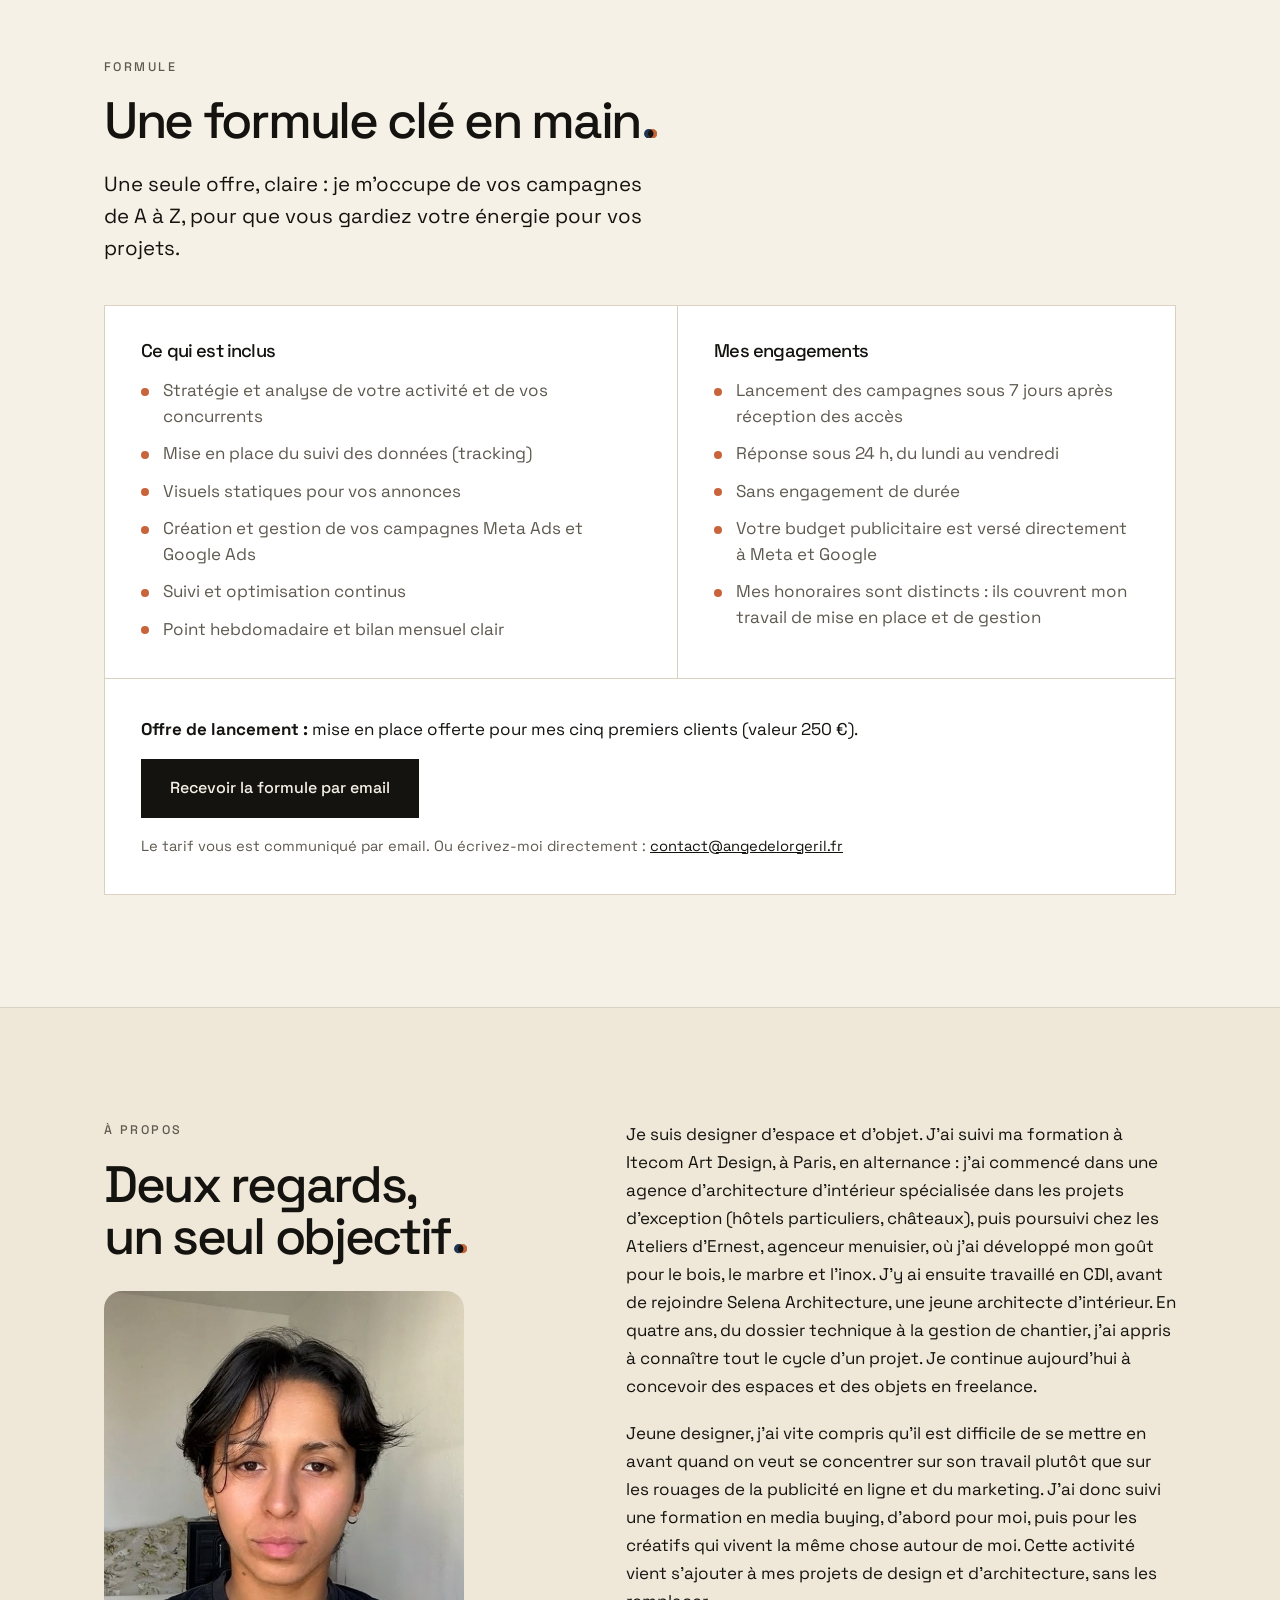
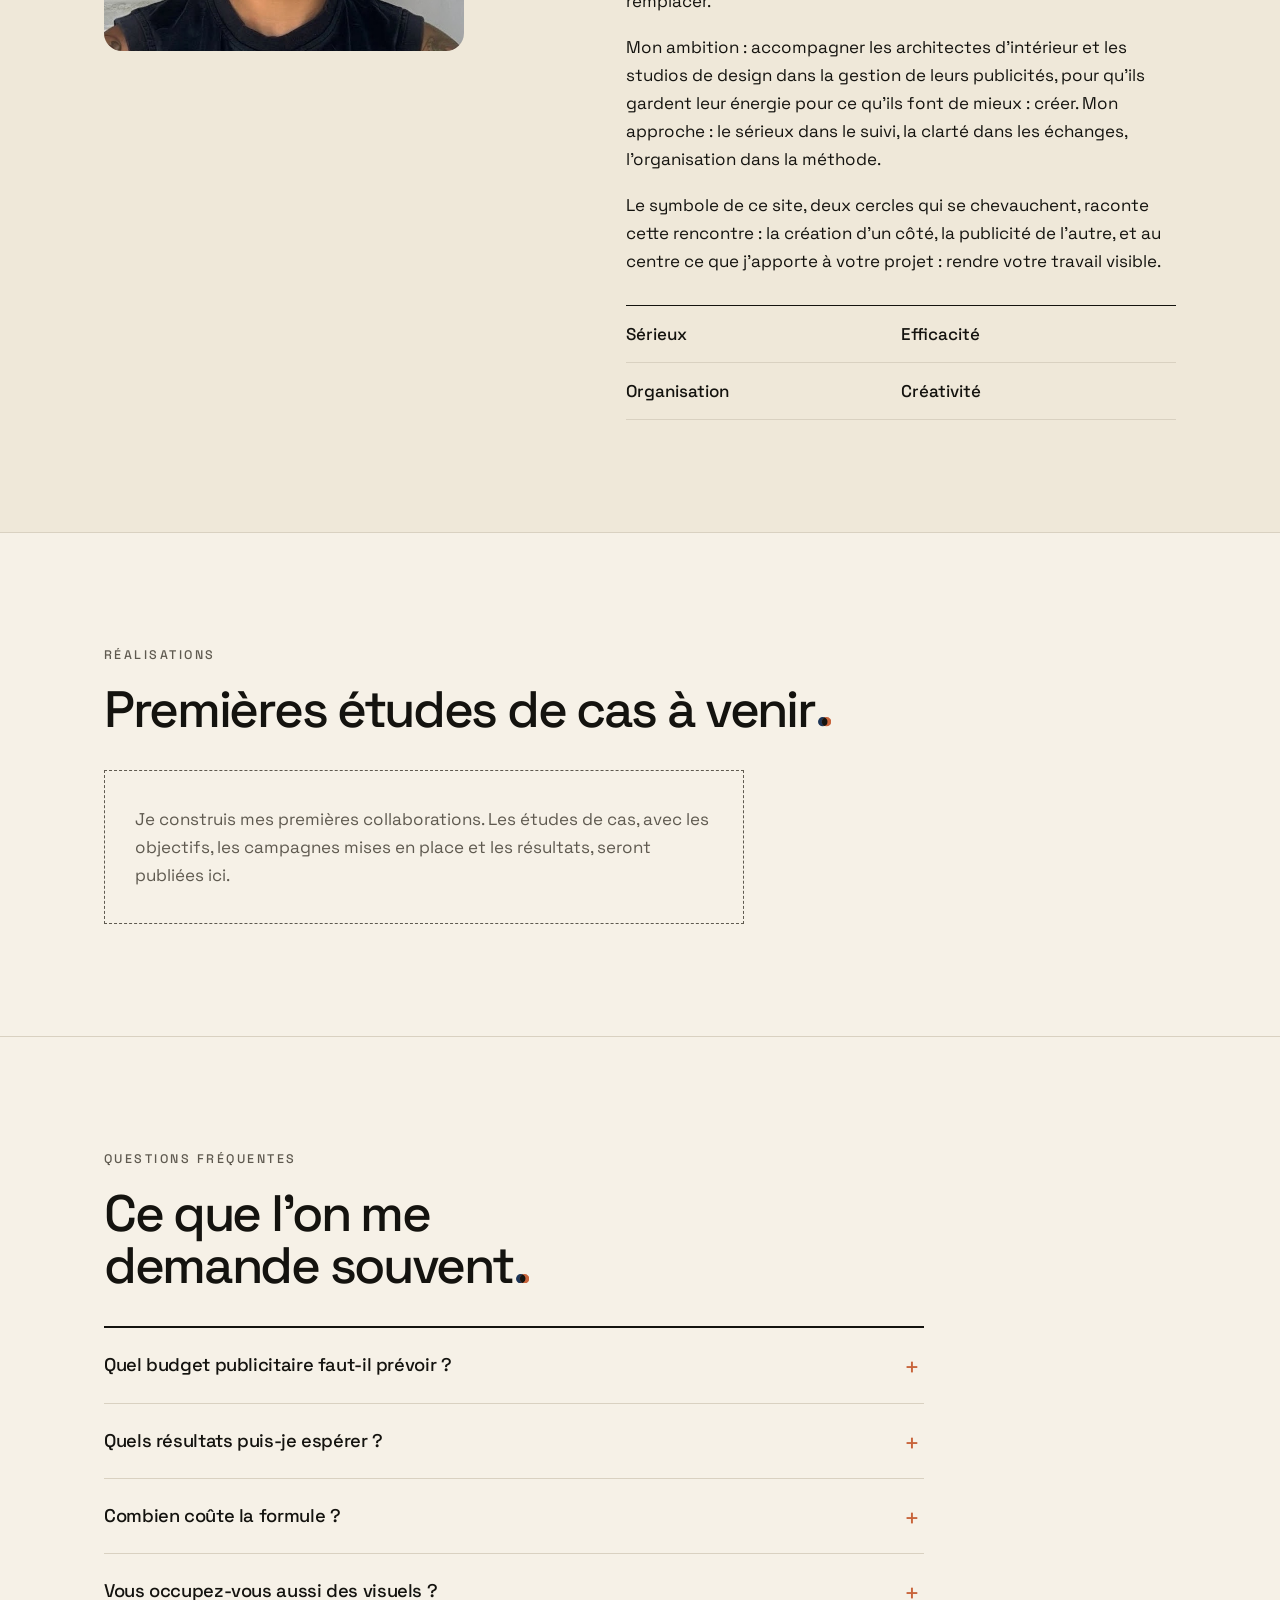
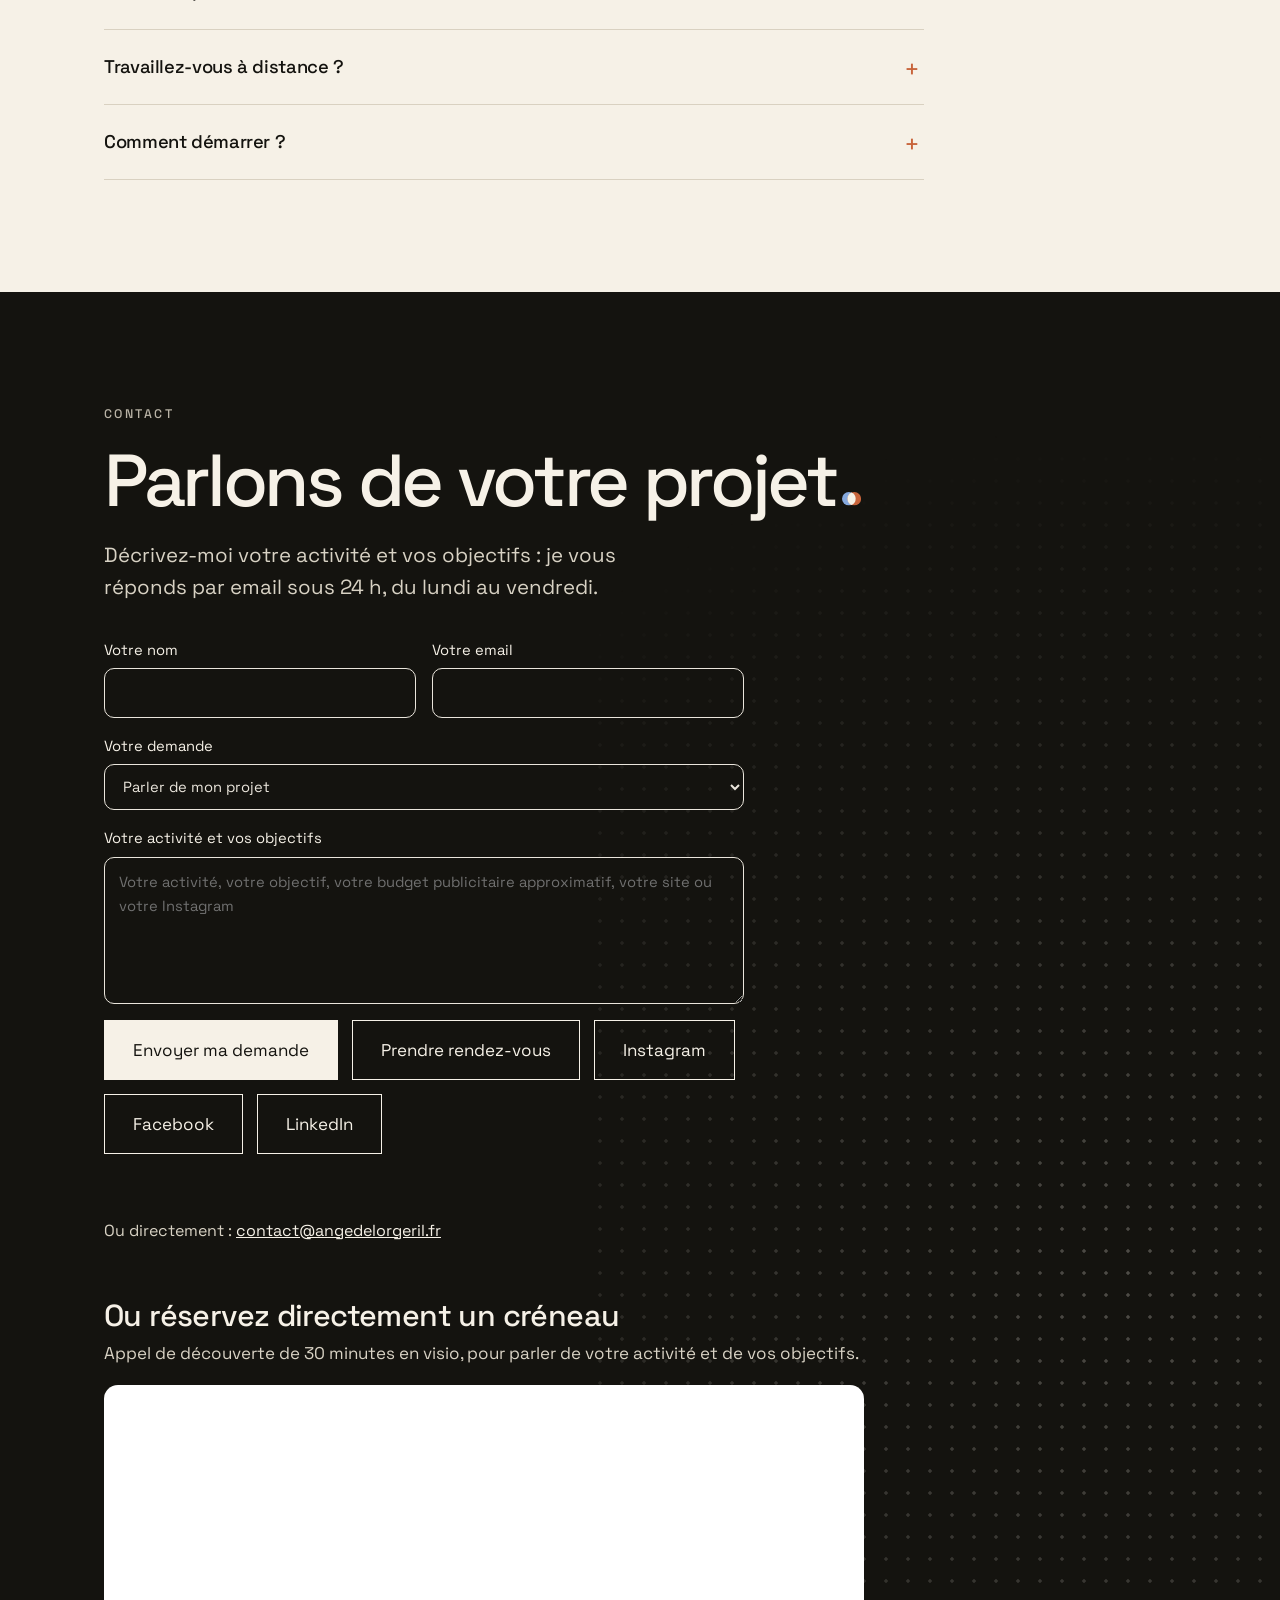
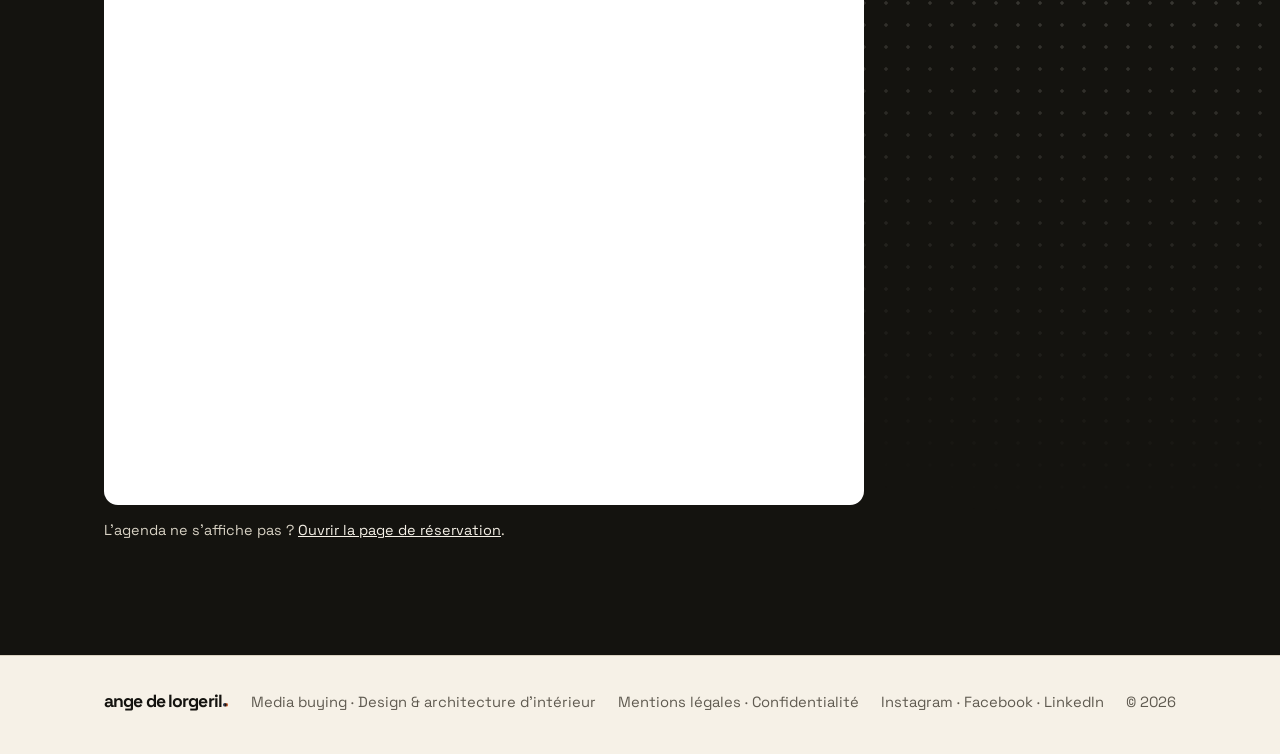
==== commit ccc1e2d8: "Add files via upload" ====
--- a/index.html
+++ b/index.html
@@ -289,7 +289,7 @@
           <input type="text" name="_gotcha" tabindex="-1" autocomplete="off" class="hp" aria-hidden="true">
           <div class="btns">
             <button class="btn" type="submit">Envoyer ma demande</button>
-            <a class="btn ghost" href="https://cal.com/angedelorgeril/appel-de-decouverte-30-min" target="_blank" rel="noopener">Prendre rendez-vous</a>
+            <a class="btn ghost" href="#rdv">Prendre rendez-vous</a>
             <a class="btn ghost" href="https://www.instagram.com/delorostudio/" target="_blank" rel="noopener">Instagram</a>
             <a class="btn ghost" href="https://www.facebook.com/profile.php?id=61595134562758" target="_blank" rel="noopener">Facebook</a>
             <a class="btn ghost" href="https://www.linkedin.com/in/ange-de-lorgeril-a93025234/" target="_blank" rel="noopener">LinkedIn</a>
@@ -297,6 +297,12 @@
           <p class="fstatus" id="form-status" role="status" aria-live="polite"></p>
         </form>
         <p class="mail">Ou directement : <a href="mailto:contact@angedelorgeril.fr">contact@angedelorgeril.fr</a></p>
+        <div class="calbox" id="rdv">
+          <h3>Ou réservez directement un créneau</h3>
+          <p>Appel de découverte de 30 minutes en visio, pour parler de votre activité et de vos objectifs.</p>
+          <iframe src="https://cal.com/angedelorgeril/appel-de-decouverte-30-min?embed=true&amp;layout=month_view&amp;theme=light" title="Réserver un appel de découverte avec ange de lorgeril" loading="lazy"></iframe>
+          <p class="calalt">L'agenda ne s'affiche pas ? <a href="https://cal.com/angedelorgeril/appel-de-decouverte-30-min" target="_blank" rel="noopener">Ouvrir la page de réservation</a>.</p>
+        </div>
       </div>
     </div>
   </section>
--- a/style.css
+++ b/style.css
@@ -274,3 +274,14 @@
 .about .portrait{display:block;width:min(360px,100%);height:auto;aspect-ratio:1/1;object-fit:cover;border-radius:18px;margin-top:28px}
 .about .mark{width:min(150px,40%);margin-top:28px}
 @media (max-width:900px){.about .portrait{width:min(300px,100%)}}
+
+/* Agenda Cal.com intégré */
+.calbox{margin-top:56px;max-width:760px;scroll-margin-top:96px}
+.calbox h3{font-size:clamp(1.4rem,3vw,1.9rem);font-weight:500;letter-spacing:-.02em;margin-bottom:8px}
+.calbox p{color:#d8d2c4;margin-bottom:18px}
+.calbox iframe{display:block;width:100%;height:720px;border:0;border-radius:14px;background:#fff}
+.calbox .calalt{margin:14px 0 0;font-size:.9rem}
+.calbox .calalt a{color:var(--paper);text-decoration:underline}
+html[data-theme="dark"] .calbox p{color:inherit}
+html[data-theme="dark"] .calbox .calalt a{color:var(--ink)}
+@media (max-width:600px){.calbox iframe{height:780px}}
